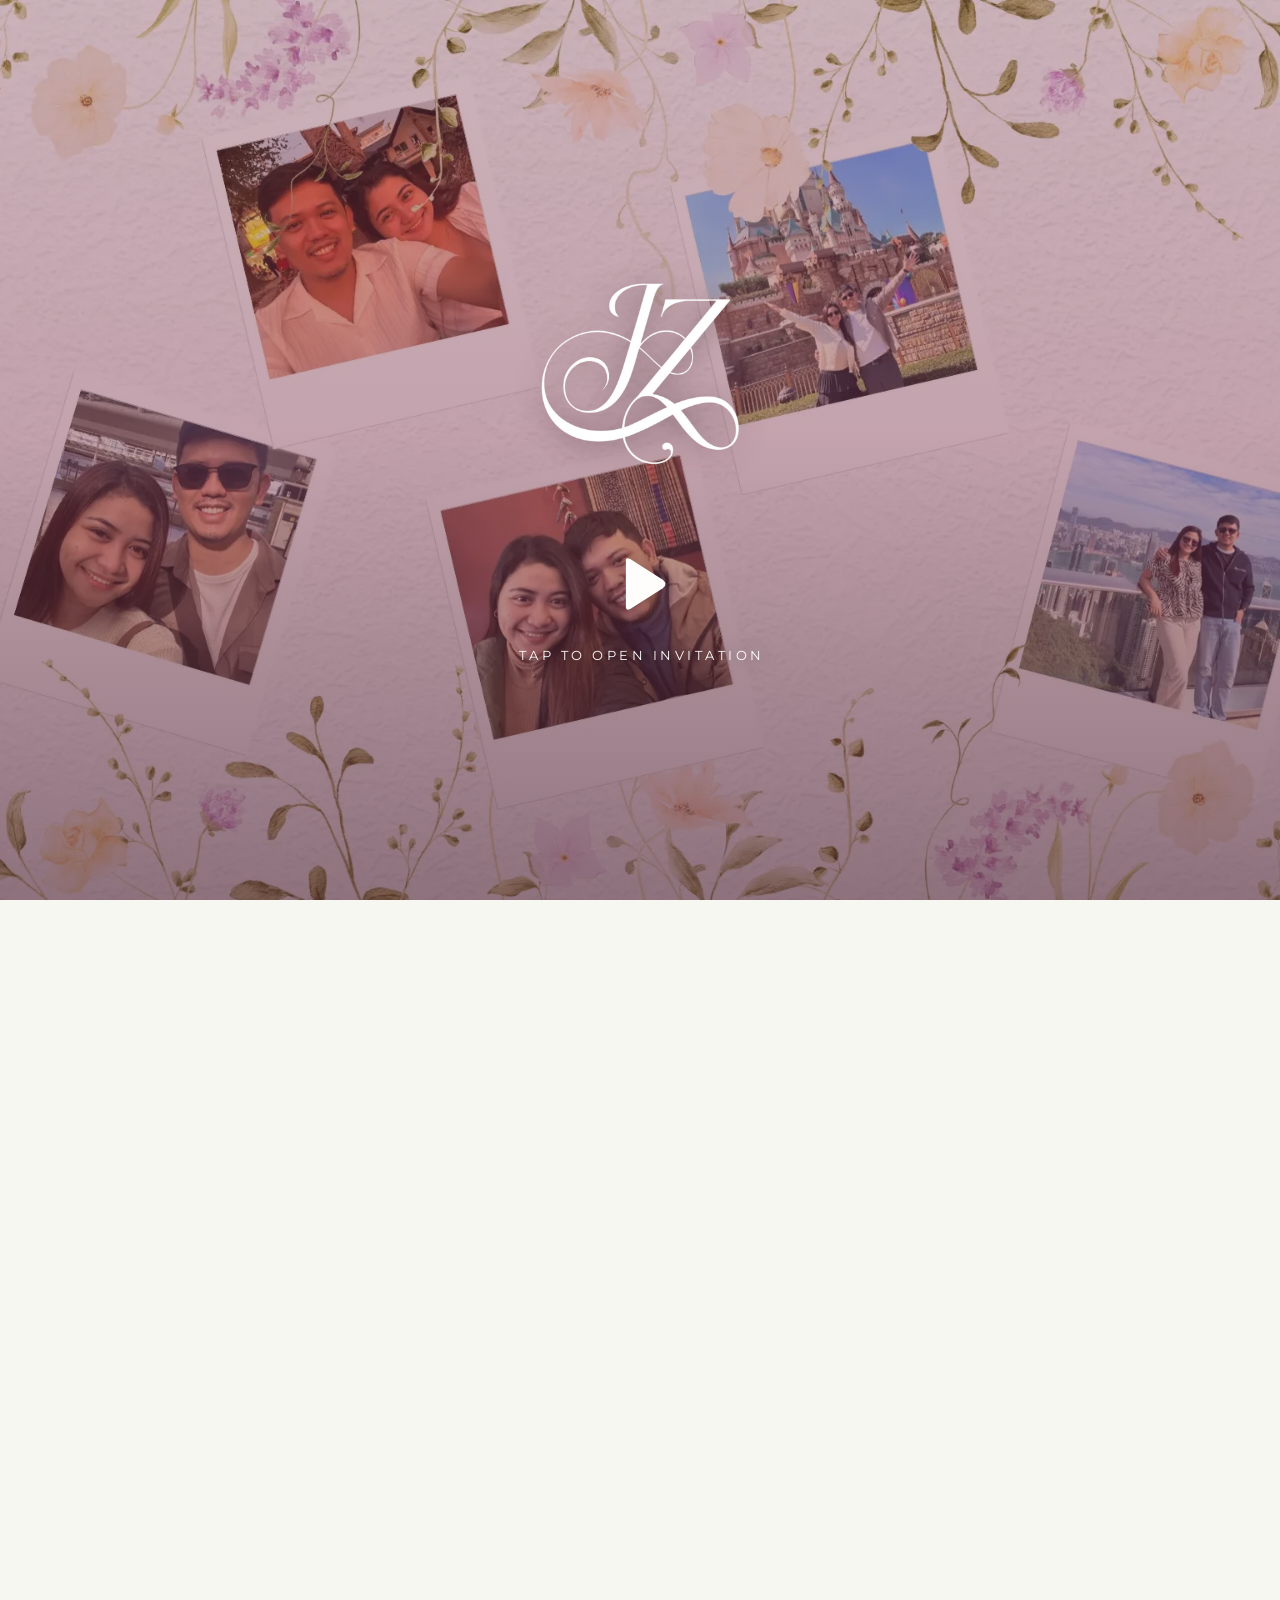
==== index.html @ 7ea1fefe "Add files via upload" ====
<!DOCTYPE html>

<html class="invitation-active invitation-locked" lang="en">
<head>
<meta charset="utf-8"/>
<meta content="width=device-width, initial-scale=1.0" name="viewport"/>
<meta content="#FBF8F3" name="theme-color"/>
<title>
   Jayson &amp; Zenia | March 6, 2027
  </title>
<meta content="Join Jayson and Zenia as they celebrate their wedding on March 6, 2027." name="description"/>
<link href="https://fonts.googleapis.com" rel="preconnect"/>
<link crossorigin="" href="https://fonts.gstatic.com" rel="preconnect"/>
<link href="https://fonts.googleapis.com/css2?family=Allura&amp;family=DM+Sans:wght@400;500;600;700&amp;family=Montserrat:wght@300;400&amp;family=Playfair+Display:ital,wght@0,400;0,500;0,600;1,400;1,500&amp;display=swap" rel="stylesheet"/>
<link href="style.css" rel="stylesheet"/>
<noscript><style>
  .invitation-gate { display: none !important; }
  html.invitation-locked { overflow: auto !important; }
  html.invitation-active .site-header, html.invitation-active main { opacity: 1 !important; visibility: visible !important; }
  .hero-invitation { opacity: 1 !important; animation: none !important; }
</style></noscript>
<script defer="" src="script.js">
</script>
</head>
<body>
<!-- Full-screen invitation cover: separate responsive images for landscape/desktop and portrait/mobile. -->
<div class="invitation-gate" id="invitationGate" role="dialog" aria-modal="true" aria-label="Wedding invitation cover">
  <picture class="invitation-cover-picture" aria-hidden="true">
    <source media="(min-aspect-ratio: 4/3)" srcset="./images/frontpage-desktop.webp" type="image/webp" />
    <img class="invitation-cover-art" src="./images/frontpage-mobile.webp" alt="" fetchpriority="high" decoding="async" />
  </picture>
  <button class="invitation-open" id="openInvitation" type="button"
          aria-label="Open Jayson and Zenia's wedding invitation">
    <span class="invitation-open-inner">
      <img class="invitation-intro-monogram" src="./images/monowhite.png" alt="Jayson and Zenia" />
      <span class="invitation-play" aria-hidden="true">
        <svg viewBox="0 0 70 70" focusable="false" aria-hidden="true">
          <path d="M22 13 Q22 10 26 12 L56 31 Q61 35 56 39 L26 58 Q22 60 22 56 Z" fill="currentColor" />
        </svg>
      </span>
      <span class="invitation-prompt">TAP TO OPEN INVITATION</span>
    </span>
  </button>
</div>
<!-- Petals fall continuously across every main-site section, without blocking clicks. -->
<div class="site-petals" id="sitePetals" aria-hidden="true"></div>
<header class="site-header" id="top">
<div class="navbar container">
<a aria-label="Jayson and Zenia — Back to home" class="brand" href="#home">
<img alt="Jayson and Zenia monogram" height="72" id="navMonogram" src="./images/monoblack.png" width="72"/>
</a>
<button aria-controls="navDrawer" aria-expanded="false" aria-label="Open navigation menu" class="menu-toggle" id="menuToggle" type="button">
<span>
</span>
<span>
</span>
<span>
</span>
</button>
</div>
<div aria-hidden="true" class="nav-backdrop" id="navBackdrop">
</div>
<aside aria-hidden="true" aria-label="Wedding navigation" class="nav-drawer" id="navDrawer" inert="">
<p class="nav-overline">
     JAYSON &amp; ZENIA
    </p>
<nav aria-label="Wedding sections">
<ul class="nav-links" id="navLinks">
<li>
<a href="#story">
        Our Story
       </a>
</li>
<li><a href="#photos">Our Photos</a></li>
<li>
<a href="#details">
        Wedding Details
       </a>
</li>
<li>
<a href="#dress-code">
        Attire
       </a>
</li>
<li>
<a href="#wedding-party">
        Wedding Party
       </a>
</li>
<li>
<a href="#rsvp">
        RSVP
       </a>
</li>
<li>
<a href="#faq">
        Reminders &amp; FAQs
       </a>
</li>
</ul>
</nav>
<p class="nav-footnote">
     MARCH 06, 2027
    </p>
</aside>
</header>
<main>
<!-- One uninterrupted watercolor background spanning Hero, Countdown and Our Story.
     Desktop: hero-desktop.webp (1920x3000 Canva artwork).
     Mobile: hero-mobile.webp (1080x6800 Canva artwork). -->
<div class="opening-sections">
<section class="hero" id="home">
  <div class="hero-content container">
    <div class="hero-invitation">
      <p class="hero-eyebrow">— we're getting married —</p>
      <h1 class="hero-names">
        <span class="hero-name">Jayson</span>
        <span class="hero-and">and</span>
        <span class="hero-name">Zenia</span>
      </h1>
      <p class="hero-tagline">In God's perfect time, our paths became one.</p>
      <div class="hero-divider" aria-hidden="true"></div>
      <p class="hero-date">MARCH 06, 2027</p>
      <p class="hero-scroll-cue" aria-label="Scroll up to explore">
        <span class="hero-scroll-arrow" aria-hidden="true">↑</span>
        <span>SCROLL UP</span>
      </p>
    </div>
  </div>
</section>
<section aria-label="Countdown to our wedding" class="countdown-section section-padding">
<div class="container countdown-inner">
<h2 class="section-heading">
      Until we say "I do"
     </h2>
<div aria-live="off" class="countdown" id="countdown">
<div class="countdown-item">
<span class="countdown-number" id="days">
        000
       </span>
<span class="countdown-label">
        DAYS
       </span>
</div>
<span aria-hidden="true" class="countdown-colon">
       :
      </span>
<div class="countdown-item">
<span class="countdown-number" id="hours">
        00
       </span>
<span class="countdown-label">
        HOURS
       </span>
</div>
<span aria-hidden="true" class="countdown-colon">
       :
      </span>
<div class="countdown-item">
<span class="countdown-number" id="minutes">
        00
       </span>
<span class="countdown-label">
        MINUTES
       </span>
</div>
<span aria-hidden="true" class="countdown-colon">
       :
      </span>
<div class="countdown-item">
<span class="countdown-number" id="seconds">
        00
       </span>
<span class="countdown-label">
        SECONDS
       </span>
</div>
</div>
<p class="countdown-note" id="countdownMessage">
      Every second brings us closer to forever.
     </p>
</div>
<div class="calendar-button-wrapper">
<a class="calendar-btn" href="https://calendar.google.com/calendar/render?action=TEMPLATE&amp;text=Jayson%20%26%20Zenia%20Wedding&amp;dates=20270306T070000Z%2F20270306T123000Z&amp;details=Join%20us%20as%20we%20celebrate%20our%20wedding%21" rel="noopener noreferrer" target="_blank">
      ♡ Add to Calendar
     </a>
</div>
</section>
<section class="story-section section-padding" id="story">
<div class="container">
<div class="section-intro">
<h2 class="section-heading">
       How It All Began
      </h2>
<p class="section-description">
       And somehow, it became forever. Read the story of how
            two hearts found their way to each other.
      </p>
</div>
<div class="story-grid">
<div aria-label="Our story photo slideshow" class="story-image" role="group">
<img alt="A couple sharing a romantic moment" class="story-slide is-active" id="storySlideA" loading="lazy" src="https://images.unsplash.com/photo-1516589178581-6cd7833ae3b2?auto=format&amp;fit=crop&amp;w=1200&amp;q=85"/>
<img alt="" class="story-slide" id="storySlideB" loading="lazy"/>
<div class="story-photo-controls">
<button aria-label="Previous photo" class="story-photo-button" id="previousStoryPhoto" type="button">
         ‹
        </button>
<button aria-label="Next photo" class="story-photo-button" id="nextStoryPhoto" type="button">
         ›
        </button>
</div>
<span aria-hidden="true" class="story-photo-counter" id="storyPhotoCounter">
        01 / 04
       </span>
</div>
<div class="story-copy">
<span class="story-number">
        OUR BEGINNING
       </span>
<h3>
        From a simple hello
        <br/>
        to a lifetime together.
       </h3>
<p>
        Sometimes, the most beautiful stories begin in the
              simplest ways. One conversation turned into countless
              memories, laughter, dreams, and a love we never want
              to stop choosing.
       </p>
<p>
        Now, we are ready to begin our next chapter, surrounded
              by the people who have been part of our journey.
       </p>
<button class="button button-dark" id="openStory" type="button">
        VIEW OUR STORY
        <span aria-hidden="true">
         ↗
        </span>
</button>
</div>
</div>
</div>
</section>
</div><!-- /.opening-sections -->
<dialog aria-labelledby="storyDialogTitle" class="story-dialog" id="storyDialog">
<div class="dialog-content">
<button aria-label="Close our story" class="dialog-close" id="closeStory" type="button">
      ×
     </button>
<p class="eyebrow">
      CHAPTER ONE, TWO, AND FOREVER
     </p>
<h2 id="storyDialogTitle">
      Our Story
     </h2>
<div class="full-story">
<p>
       Our story began at a birthday celebration where we truly met and had our first conversation. From the very beginning, talking to each other felt easy and natural. There were no awkward moments, just two people enjoying a conversation without knowing that it would eventually lead to something beautiful. But after that night, life went on, and for a few months, we lost touch. Little did we know that our story wasn't over just yet.
       <br/>
       It all started again with a simple message from Jayson: “Uy, may bago ata employee.” because Zen had just gotten new hairstyle, and what seemed like an ordinary message turned into endless conversations. Somehow, we found our way back to each other, and this time, those conversations became the beginning of something more.
      </p>
<p>
       One morning, as I headed to the office cafeteria for breakfast, I found him following behind me as we got into the elevator. He invited me to Tim Hortons, and somewhere along the way, he became the one person who remembered that I didn't drink coffee. While others gave me coffee drinks at the office, he was the one who brought me hot chocolate. I felt shy about it, so I told him that next time, the treat would be on me. And just like that, our little tradition of treating each other began.
      </p>
<p>
       Somewhere Between Coffee Dates and After-Work Walks
      </p>
<p>
       Our first dinner date was at El Corazon, and from then on, spending time together became part of our everyday routine. We would meet after work, hang out at High Street, or simply enjoy each other's company. Whenever overtime meant a late night at the office, one of us would be there to pick the other up.
      </p>
<p>
       Looking back, we realize that it was never really about where we went or what we did. It was about the comfort of being together, the conversations that never seemed to run out, and the happiness we found in even the simplest moments. Sometimes, all we needed was a little time together to make an ordinary day feel special.
      </p>
<p>
       On a rainy night, we officially became us on July 17, 2023, our story entered a new chapter. It may have seemed like an ordinary moment to the world, but it became one of the dates we will always hold close to our hearts. Since then, we've spent three years creating memories, discovering more about each other, and learning what it means to grow together. From our simple after-work dates to our travels and adventures, every experience has given us another reason to be grateful that we found each other.
      </p>
<p>
       Growing Together, Even From Afar
       <br/>
       When Zen left Metrobank and started working remotely for another company, our relationship entered a new chapter. For two years, we navigated a long-distance relationship, learning how to make time for each other even when being together wasn't always easy.
       <br/>
       Quality time has always been important to us, so the distance was one of our biggest challenges. But distance wasn't the only thing we had to work through. We also faced challenges connected to our past, learning to understand each other more deeply, work through difficult feelings, and grow beyond the things that weren't always easy to leave behind. Through it all, we learned the importance of patience, forgiveness, choosing to move forward together and learn to appreciate the moments we could share and make the most of the time we had together..
      </p>
<p>
       Every two weeks gave us something to look forward to: seeing each other and attending Mass together at Manaoag Church. Those visits became precious moments in our journey, reminding us that even when distance kept us apart, we could always find our way back to each other.
      </p>
<p>
       Our travels also became some of our most memorable experiences. Every trip allowed us to discover new places, share new adventures, and get to know each other even more. We learned that love is not just about seeing beautiful places together, but about having the right person beside us through every experience.
      </p>
<p>
       The Question We Had Been Waiting For
       <br/>
       Marriage had been part of our conversations for a long time. We both knew that we were dating with the intention of building a future together. Somewhere along the way, we became certain that we wanted to spend our lives as husband and wife. Jayson popped the question in Wonderland Island in El Nido, Palawan, and received a sweet YES.
       <br/>
       What made it even more memorable was the little secret behind the ring. There was no obvious ring box among the things we had brought along. As it turned out, the ring had been hidden inside a medicine box and wrapped in tissue paper! Of all the places to look, that was certainly the last one Zen would have expected. It's a funny little detail that makes the memory even sweeter, and one we will always smile about whenever we tell our engagement story.
      </p>
<p>
       And Now, Our Forever Begins
       <br/>
       From a simple message at work to hot chocolate/ coffee dates, rainy-night memories, long-distance days, and unexpected adventures, our story has been built on the little things that slowly became everything.
       <br/>
       We've learned that love isn't always about grand gestures or perfect moments. Sometimes, it's about showing up, making time, remembering the little things, and choosing each other even when life gets challenging.
       <br/>
       As we begin this new chapter, we know that there will still be so much to discover, learn, and experience together. But if there's one thing our journey has taught us, it's that there is no one else we'd rather share it with.
       <br/>
       Now, we're ready to turn all the little moments that brought us here into a lifetime of memories as husband and wife.
With grateful hearts, we'd love to have you be part of this special day as we celebrate the beginning of our forever.
      </p>
<p>
       Here's to our greatest adventure yet.
       <br/>
       Our love story continues…
      </p>
<p class="story-signoff">
       With love, Jayson &amp; Zenia
      </p>
</div>
</div>
</dialog>
<!-- Our Photos: upload photo-01.webp through photo-06.webp to images/.
     Missing photos automatically display the matching placeholder. -->
<section class="photos-section section-padding" id="photos" aria-labelledby="photosTitle">
  <div class="container">
    <div class="section-intro">
      <h2 class="section-heading" id="photosTitle">Our Photos</h2>
      <p class="section-description">Little moments, beautiful memories, and a lifetime of love.</p>
    </div>
    <div class="photos-grid">
      <button class="photo-card" type="button" data-photo="./images/photo-01.webp" aria-label="View photo 1">
        <span class="photo-frame"><span class="photo-placeholder"><svg viewBox="0 0 48 48" fill="none" aria-hidden="true"><rect x="6" y="9" width="36" height="30" rx="3"/><circle cx="17" cy="19" r="4"/><path d="m7 33 10-9 8 7 7-10 9 12"/></svg><span>Photo 01</span><small>Coming soon</small></span></span>
        <span class="photo-number" aria-hidden="true">01 / 06</span>
      </button>
      <button class="photo-card" type="button" data-photo="./images/photo-02.webp" aria-label="View photo 2">
        <span class="photo-frame"><span class="photo-placeholder"><svg viewBox="0 0 48 48" fill="none" aria-hidden="true"><rect x="6" y="9" width="36" height="30" rx="3"/><circle cx="17" cy="19" r="4"/><path d="m7 33 10-9 8 7 7-10 9 12"/></svg><span>Photo 02</span><small>Coming soon</small></span></span>
        <span class="photo-number" aria-hidden="true">02 / 06</span>
      </button>
      <button class="photo-card" type="button" data-photo="./images/photo-03.webp" aria-label="View photo 3">
        <span class="photo-frame"><span class="photo-placeholder"><svg viewBox="0 0 48 48" fill="none" aria-hidden="true"><rect x="6" y="9" width="36" height="30" rx="3"/><circle cx="17" cy="19" r="4"/><path d="m7 33 10-9 8 7 7-10 9 12"/></svg><span>Photo 03</span><small>Coming soon</small></span></span>
        <span class="photo-number" aria-hidden="true">03 / 06</span>
      </button>
      <button class="photo-card" type="button" data-photo="./images/photo-04.webp" aria-label="View photo 4">
        <span class="photo-frame"><span class="photo-placeholder"><svg viewBox="0 0 48 48" fill="none" aria-hidden="true"><rect x="6" y="9" width="36" height="30" rx="3"/><circle cx="17" cy="19" r="4"/><path d="m7 33 10-9 8 7 7-10 9 12"/></svg><span>Photo 04</span><small>Coming soon</small></span></span>
        <span class="photo-number" aria-hidden="true">04 / 06</span>
      </button>
      <button class="photo-card" type="button" data-photo="./images/photo-05.webp" aria-label="View photo 5">
        <span class="photo-frame"><span class="photo-placeholder"><svg viewBox="0 0 48 48" fill="none" aria-hidden="true"><rect x="6" y="9" width="36" height="30" rx="3"/><circle cx="17" cy="19" r="4"/><path d="m7 33 10-9 8 7 7-10 9 12"/></svg><span>Photo 05</span><small>Coming soon</small></span></span>
        <span class="photo-number" aria-hidden="true">05 / 06</span>
      </button>
      <button class="photo-card" type="button" data-photo="./images/photo-06.webp" aria-label="View photo 6">
        <span class="photo-frame"><span class="photo-placeholder"><svg viewBox="0 0 48 48" fill="none" aria-hidden="true"><rect x="6" y="9" width="36" height="30" rx="3"/><circle cx="17" cy="19" r="4"/><path d="m7 33 10-9 8 7 7-10 9 12"/></svg><span>Photo 06</span><small>Coming soon</small></span></span>
        <span class="photo-number" aria-hidden="true">06 / 06</span>
      </button>
    </div>
  </div>
</section>
<dialog class="photo-dialog" id="photoDialog" aria-label="Photo gallery">
  <div class="photo-dialog-content">
    <button class="photo-close" type="button" aria-label="Close photo gallery">×</button>
    <div class="photo-stage"></div>
    <div class="photo-dialog-controls">
      <button class="photo-prev" type="button" aria-label="Previous photo">‹</button>
      <span class="photo-status" aria-live="polite"></span>
      <button class="photo-next" type="button" aria-label="Next photo">›</button>
    </div>
  </div>
</dialog>
<section class="details-section section-padding" id="details">
<div class="container">
<div class="section-intro">
<h2 class="section-heading">
       The Wedding Details
      </h2>
<p class="section-description">
       Two special places, one unforgettable day.
            We can't wait to celebrate with you.
      </p>
</div>
<div class="venue-grid">
<article class="venue-card">
<div class="venue-image">
<img alt="Elegant wedding ceremony setting" loading="lazy" src="./images/church.webp"/>
<span class="venue-image-label">
         THE CEREMONY
        </span>
</div>
<div class="venue-content">
<h3>
         San Sebastian Parish Church
        </h3>
<p class="venue-address" title="San Sebastian Village Parish, Tarlac, 2300">San Sebastian Village Parish, Tarlac, 2300</p>
<p class="venue-time venue-time--ceremony">
  <span class="venue-time-label">TIME</span>
  <strong>3:00 PM</strong>
  <small class="venue-arrival-note">We would appreciate your presence 15 minutes before the ceremony begins.</small>
</p>
<a class="button button-outline" href="https://maps.app.goo.gl/J3nZtcRpQp3q4GyR8" rel="noopener noreferrer" target="_blank">
         VIEW ON GOOGLE MAPS ↗
        </a>
</div>
</article>
<article class="venue-card">
<div class="venue-image">
<img alt="Wedding reception venue decorated for a celebration" loading="lazy" src="./images/reception.webp"/>
<span class="venue-image-label">
         THE RECEPTION
        </span>
</div>
<div class="venue-content">
<h3>
         THE BELLA PLAZA
        </h3>
<p class="venue-address" title="47 David Avenue, cor. Dizon St., San Sebastian Village Gate 2, Tarlac, 2300">47 David Avenue, cor. Dizon St., San Sebastian Village Gate 2, Tarlac, 2300</p>
<p class="venue-time">
<span>
          TIME
         </span>
         4:30 PM
        </p>
<a class="button button-outline" href="https://maps.app.goo.gl/vSGC7SBqytGo1ig77" rel="noopener noreferrer" target="_blank">
         VIEW ON GOOGLE MAPS ↗
        </a>
</div>
</article>
</div>
</div>
</section>
<section class="dress-section section-padding" id="dress-code">
<div class="container">
<div class="section-intro">
<h2 class="section-heading">
       The Dress Code
      </h2>
<p class="section-description">
       Come dressed with love. Help us make the day feel as
            special and beautiful as the memories we'll create.
      </p>
</div>
<div class="attire-grid">
<article class="attire-card">
<div class="attire-image-placeholder">
<img alt="Principal sponsors wedding attire inspiration" loading="lazy" src="./images/principalsponsors.webp"/>
</div>
<div class="attire-card-copy">
<p>
         Kindly wear elegant formal attire in the suggested wedding palette. Ladies may opt for a floor-length gown or dress, while gentlemen may wear a suit or barong with dress pants.
        </p>
</div>
</article>
<article class="attire-card">
<div class="attire-image-placeholder">
<img alt="Ladies wedding guest attire inspiration" loading="lazy" src="./images/ladies.webp"/>
</div>
<div class="attire-card-copy">
<p>
         We invite our ladies to wear a semi-formal dress, midi dress, or elegant coordinates in the wedding colors. Light, flowy fabrics and comfortable heels or dressy flats are welcome.
        </p>
</div>
</article>
<article class="attire-card">
<div class="attire-image-placeholder">
<img alt="Gentlemen wedding guest attire inspiration" loading="lazy" src="./images/gentlemen.webp"/>
</div>
<div class="attire-card-copy">
<p>
         Gentlemen may wear a long-sleeved button-down, polo-style dress shirt, or barong paired with tailored trousers and dress shoes. A tie or blazer is optional unless specified in your invitation.
        </p>
</div>
</article>
</div>
<div class="palette-block">
<div class="palette-heading">
<div>
<h3>
         The Color Palette
        </h3>
</div>
</div>
<div class="palette-image-placeholder">
<img alt="Jayson and Zenia's wedding color palette" loading="lazy" src="./images/colortheme.webp"/>
</div>
</div>
<div class="attire-rules">
<div class="rules-column">
<h3>
<span aria-hidden="true">
         ✓
        </span>
        The Do's
       </h3>
<ul>
<li>
         Wear formal and occasion-appropriate attire.
        </li>
<li>
         Follow the requested wedding color motif.
        </li>
<li>
         Choose comfortable, polished footwear.
        </li>
<li>
         Celebrate, smile, and enjoy the day with us.
        </li>
</ul>
</div>
<div class="rules-column">
<h3>
<span aria-hidden="true">
         ×
        </span>
        The Don'ts
       </h3>
<ul>
<li>
         Please avoid white and off-white attire.
        </li>
<li>
         Avoid overly casual clothing and footwear.
        </li>
<li>
         Avoid colors specifically reserved for the couple or entourage.
        </li>
<li>
         Please respect the final dress code instructions.
        </li>
</ul>
</div>
</div>
</div>
</section>
<section class="party-section section-padding" id="wedding-party">
  <div class="container">
    <div class="section-intro">
      <h2 class="section-heading">The Wedding Party</h2>
      <p class="section-description">The wonderful people standing beside us as we begin this new chapter.</p>
    </div>

    <div class="party-list" aria-label="Wedding party members">
      <!-- Parents -->
      <div class="party-group party-group--parents">
        <div class="party-pair">
          <div class="party-column">
            <h3 class="party-script">Parents of the Bride</h3>
            <ul class="party-names">
              <li>Stephen Ian Manzon</li>
              <li>Rachel Manzon</li>
            </ul>
          </div>
          <div class="party-column">
            <h3 class="party-script">Parents of the Groom</h3>
            <ul class="party-names">
              <li>Angelito Galvan</li>
              <li>Ester Galvan</li>
            </ul>
          </div>
        </div>
      </div>

      <!-- Principal sponsors: preserve the two-column layout of the reference. -->
      <div class="party-group party-group--sponsors">
        <h3 class="party-script">Principal Sponsors</h3>
        <div class="party-pair party-pair--sponsors">
          <div class="party-column">
            <ul class="party-names">
              <li>Leah Abegail Cabaddu</li>
              <li>Zenaida Fernandez</li>
              <li>Rhoda Valencia</li>
              <li>Mary Jane De Guzman</li>
              <li>Sheila Torres</li>
              <li>Zenia Rachelle Bacung</li>
              <li>Mary Lyn Ramos</li>
              <li>Christie Castaneda</li>
            </ul>
          </div>
          <div class="party-column">
            <ul class="party-names">
              <li>Benjie Almendares Laureano</li>
              <li>Joseph Aries Manzon</li>
              <li>Jesus Manzon</li>
              <li>Nathaniel Balanon</li>
              <li>Janer Navarette</li>
              <li>Edison Galvan</li>
            </ul>
          </div>
        </div>
      </div>

      <!-- Special roles from left to right, as pictured. -->
      <div class="party-group party-group--symbols">
        <div class="party-symbols">
          <div class="party-role">
            <h3 class="party-script">To Light our Path</h3>
            <ul class="party-names">
              <li>Kym Evalo</li>
              <li>Joven Zara</li>
            </ul>
          </div>
          <div class="party-role">
            <h3 class="party-script">To Clothe us as One</h3>
            <ul class="party-names">
              <li>Jennifer Delos Santos</li>
              <li>Amar Magpayo</li>
            </ul>
          </div>
          <div class="party-role">
            <h3 class="party-script">To Bind us Together</h3>
            <ul class="party-names">
              <li>Mhafy Montano</li>
              <li>Julieto Rebusio</li>
            </ul>
          </div>
        </div>
      </div>

      <!-- Honor attendants -->
      <div class="party-group party-group--honor">
        <div class="party-pair">
          <div class="party-column">
            <h3 class="party-script">Maid of Honor</h3>
            <ul class="party-names"><li>Aleah Nicole Aquino</li></ul>
          </div>
          <div class="party-column">
            <h3 class="party-script">Best Man</h3>
            <ul class="party-names"><li>John Cris Gozano</li></ul>
          </div>
        </div>
      </div>

      <!-- Little entourage: paired in the same order as the reference. -->
      <div class="party-group party-group--little">
        <div class="party-pair party-pair--children">
          <div class="party-column">
            <h3 class="party-script">Flower Girl</h3>
            <ul class="party-names"><li>Anaiah Manzon</li></ul>
          </div>
          <div class="party-column">
            <h3 class="party-script">Ring Bearer</h3>
            <ul class="party-names"><li>Matthew Macale</li></ul>
          </div>
          <div class="party-column">
            <h3 class="party-script">Bible Bearer</h3>
            <ul class="party-names"><li>Johan Calix Suarez</li></ul>
          </div>
          <div class="party-column">
            <h3 class="party-script">Coin Bearer</h3>
            <ul class="party-names"><li>Zion Rovin Sison</li></ul>
          </div>
        </div>
      </div>
    </div>
  </div>
</section>
<section class="rsvp-section section-padding" id="rsvp">
<div class="container rsvp-layout">
<div class="rsvp-copy">
<h2 class="section-heading">
       We Can't Wait to Celebrate With You!
      </h2>
<p class="rsvp-deadline">
       Kindly respond on or before January 4, 2027
      </p>
<p>
       Please let us know if you'll be joining us on our special day.
            Kindly RSVP so we can prepare a seat especially for you, with
            your name on it.
      </p>
<a aria-label="Open RSVP page" class="button button-dark rsvp-now-button" href="rsvp.html">
       RSVP NOW
       <span aria-hidden="true">
        ↗
       </span>
</a>
</div>
</div>
</section>
<section class="faq-section section-padding" id="faq">
<div class="container faq-layout">
<div class="faq-intro">
<p class="eyebrow">
       A FEW HELPFUL DETAILS
      </p>
<h2 class="section-heading">
       Frequently Asked Questions
      </h2>
<p>
       Everything you might need to know before joining
            us on our special day.
      </p>
<a class="text-link" href="#rsvp">
       READY TO RSVP? ↗
      </a>
</div>
<div class="faq-list">
<details class="faq-item">
<summary>
<span>
         Can I bring a plus one?
        </span>
<span aria-hidden="true" class="faq-symbol">
</span>
</summary>
<div class="faq-answer">
<p>
         We are keeping our celebration intimate. Please refer
                to your invitation for the number of seats reserved
                for you. If you have questions, contact the couple
                before confirming your attendance.
        </p>
</div>
</details>
<details class="faq-item">
<summary>
<span>
         What time should I arrive?
        </span>
<span aria-hidden="true" class="faq-symbol">
</span>
</summary>
<div class="faq-answer">
<p>
         We recommend arriving 30 minutes before the ceremony
                begins so you have time to settle in. The final
                ceremony time will be shared in the wedding details.
        </p>
</div>
</details>
<details class="faq-item">
<summary>
<span>
         Is there parking available at the venue?
        </span>
<span aria-hidden="true" class="faq-symbol">
</span>
</summary>
<div class="faq-answer">
<p>
         Parking information is being finalized. Please check
                back for details about parking availability and any
                nearby alternatives.
        </p>
</div>
</details>
<details class="faq-item">
<summary>
<span>
         Are children allowed?
        </span>
<span aria-hidden="true" class="faq-symbol">
</span>
</summary>
<div class="faq-answer">
<p>
         Please check your invitation for the guests included
                in your reservation. If you have questions about
                children attending, contact us before submitting
                your RSVP.
        </p>
</div>
</details>
<details class="faq-item">
<summary>
<span>
         Will the ceremony be unplugged?
        </span>
<span aria-hidden="true" class="faq-symbol">
</span>
</summary>
<div class="faq-answer">
<p>
         We invite everyone to be present and enjoy the moment.
                Please keep phones silent and follow the couple's
                instructions about photography during the ceremony.
                We will share our final unplugged ceremony policy
                before the wedding.
        </p>
</div>
</details>
</div>
</div>
</section>
</main>
</body>
</html>
---- style.css ----
/* JAYSON & ZENIA — WEDDING WEBSITE | Spring / summer neutrals */
:root {
  --page: #f7f7f2;
  --paper: #fcfaf6;
  --surface: #ffffff;
  --ink: #443e38;
  --muted: #716a63;
  --line: #dcd6ce;
  --accent: #5d6659;
  --accent-dark: #495547;
  --drawer: #f8e8a5; /* butter yellow */
  --drawer-ink: #453d31;
  --serif: "Playfair Display", Georgia, serif;
  --sans: "DM Sans", Arial, sans-serif;
  --container: 1160px;
  --section-space: clamp(72px, 8vw, 110px);
  --ease: 250ms ease;
}

/* Base */
*, *::before, *::after { box-sizing: border-box; }
/* Continuous natural scrolling (no section snapping on any screen). */
html {
  scroll-behavior: smooth;
  scroll-padding-top: 0;
}
body {
  margin: 0;
  color: var(--ink);
  background: var(--page);
  font: 400 15px/1.8 var(--sans);
  -webkit-font-smoothing: antialiased;
}
body.menu-open, body:has(.story-dialog[open]) { overflow: hidden; }
img { display: block; max-width: 100%; }
a { color: inherit; text-decoration: none; }
button, input, select, textarea { font: inherit; }
button { color: inherit; cursor: pointer; }
button, a, summary { -webkit-tap-highlight-color: transparent; }
button:focus-visible, a:focus-visible, summary:focus-visible,
input:focus-visible, select:focus-visible, textarea:focus-visible {
  outline: 2px solid var(--accent-dark);
  outline-offset: 4px;
}
[hidden] { display: none !important; }
.container { width: min(var(--container), calc(100% - 48px)); margin-inline: auto; }
.section-padding { padding-block: var(--section-space); }

/* SMART FULL-SCREEN SECTIONS — main website only.
   Use minimum height, not a fixed height: Wedding Party, Dress Code and FAQs
   can grow naturally and guests can read everything before continuing. */
main > section,
main > .opening-sections > section {
  min-height: 100vh;  /* Fallback for older browsers */
  min-height: 100svh; /* Stable viewport height on mobile Safari/Chrome */
}

/* Center sections that fit; tall sections continue to scroll normally. */
main > section:not(.hero),
main > .opening-sections > section:not(.hero) {
  display: flex;
  flex-direction: column;
  justify-content: center;
}

main > .opening-sections > .hero {
  min-height: 100vh;
  min-height: 100svh;
}
.section-intro { max-width: 660px; margin: 0 auto 52px; text-align: center; }
.eyebrow, .story-number {
  color: var(--accent-dark);
  font: 700 10px/1.5 var(--sans);
  letter-spacing: .18em;
  text-transform: uppercase;
}
.eyebrow { margin: 0 0 15px; }
.section-heading {
  margin: 0;
  color: #ac3557; /* Same pink and Allura script as Jayson / Zenia on the hero. */
  font: 400 clamp(45px, 6.1vw, 69px)/1.14 "Allura", "Brush Script MT", cursive;
  letter-spacing: 0;
  text-shadow: 0 1px 2px #fffaf8, 0 2px 13px rgba(255,253,250,.77);
}
.section-description {
  max-width: 560px;
  margin: 18px auto 0;
  color: var(--muted);
  font-size: 14px;
  line-height: 1.9;
}
.button, .calendar-btn {
  display: inline-flex;
  min-height: 46px;
  align-items: center;
  justify-content: center;
  gap: 10px;
  padding: 12px 22px;
  border: 1px solid var(--ink);
  border-radius: 3px;
  font: 600 11px/1.5 var(--sans);
  letter-spacing: .1em;
  text-align: center;
  transition: background-color var(--ease), color var(--ease), border-color var(--ease);
}
.button-dark { color: white; background: #5b554f; border-color: #5b554f; }
.button-dark:hover { background: #45403a; border-color: #45403a; }
.button-light { color: var(--ink); background: #f5f1e9; border-color: #f5f1e9; }
.button-light:hover { background: #e5dfd5; border-color: #e5dfd5; }
.button-outline { color: var(--ink); background: transparent; border-color: #918a81; }
.button-outline:hover { background: #e9e4dc; border-color: #777067; }

/* Floating transparent monogram & hamburger, on mobile AND desktop */
.site-header {
  position: fixed;
  z-index: 100;
  inset: 0 0 auto;
  background: transparent;
  pointer-events: none;
}
.navbar {
  position: relative;
  z-index: 3;
  display: flex;
  min-height: 86px;
  align-items: center;
  justify-content: space-between;
  pointer-events: none;
}
.brand, .menu-toggle { pointer-events: auto; }
.brand { width: 74px; height: 74px; display: inline-flex; align-items: center; justify-content: center; }
.brand img { width: 100%; height: 100%; object-fit: contain; }
.menu-toggle {
  position: relative;
  display: flex;
  width: 48px;
  height: 48px;
  flex-direction: column;
  align-items: center;
  justify-content: center;
  gap: 6px;
  padding: 0;
  border: 0;
  background: transparent;
}
.menu-toggle span {
  display: block;
  width: 26px;
  height: 2px;
  border-radius: 2px;
  background: #34322f;
  box-shadow: 0 1px 3px rgba(255,255,255,.48);
  transition: transform 280ms ease, opacity 200ms ease, background-color 200ms ease;
}
.site-header.is-scrolled .menu-toggle span { background: var(--ink); box-shadow: 0 1px 3px rgba(255,255,255,.45); }
.site-header.menu-is-open .menu-toggle span { background: var(--drawer-ink); box-shadow: none; }
.site-header.menu-is-open .menu-toggle span:nth-child(1) { transform: translateY(8px) rotate(45deg); }
.site-header.menu-is-open .menu-toggle span:nth-child(2) { opacity: 0; }
.site-header.menu-is-open .menu-toggle span:nth-child(3) { transform: translateY(-8px) rotate(-45deg); }
.site-header.menu-is-open .brand { pointer-events: none; }
.nav-backdrop {
  position: fixed;
  z-index: 1;
  inset: 0;
  background: rgba(30, 31, 27, .54);
  opacity: 0;
  visibility: hidden;
  pointer-events: none;
  transition: opacity 350ms ease, visibility 350ms ease;
}
.nav-drawer {
  position: fixed;
  z-index: 2;
  inset: 0 0 0 auto;
  display: flex;
  width: min(76vw, 465px);
  height: 100dvh;
  flex-direction: column;
  overflow-y: auto;
  padding: clamp(110px, 15vh, 145px) clamp(28px, 4.6vw, 55px) 38px;
  background: var(--drawer);
  color: var(--drawer-ink);
  box-shadow: -12px 0 34px rgba(0,0,0,.1);
  transform: translateX(102%);
  visibility: hidden;
  pointer-events: none;
  transition: transform 470ms cubic-bezier(.22,.75,.25,1), visibility 470ms ease;
}
.site-header.menu-is-open .nav-backdrop { opacity: 1; visibility: visible; pointer-events: auto; }
.site-header.menu-is-open .nav-drawer { transform: translateX(0); visibility: visible; pointer-events: auto; }
.nav-overline, .nav-footnote { margin: 0; color: #62513a; font-size: 10px; letter-spacing: .2em; }
.nav-overline { padding-bottom: 22px; border-bottom: 1px solid rgba(76,62,42,.24); }
.nav-links { display: flex; flex-direction: column; gap: clamp(13px, 2.5vh, 27px); margin: 26px 0 40px; padding: 0; list-style: none; }
.nav-links a {
  display: inline-block;
  color: var(--drawer-ink);
  font: 400 clamp(23px, 2.7vw, 30px)/1.35 var(--serif);
  transition: color var(--ease), opacity var(--ease);
}
.nav-links a:hover, .nav-links a:focus-visible { color: #8b573f; }
.nav-footnote { margin-top: auto; }

/* ONE SHARED BACKGROUND for Hero + Countdown + Our Story.
   The artwork fills the ENTIRE combined region, not each section separately.
   Background-size: 100% 100% keeps all edges visible; artwork may resize
   slightly on screens with different proportions (no crop, no tiling).
   Canva: desktop 1920x3000; mobile 1080x6800. */
.opening-sections {
  background-color: #fbf6f8;
  background-image: url("./images/hero-desktop.webp");
  background-position: center top;
  background-size: 100% 100%;
  background-repeat: no-repeat;
}

/* Let the parent background show continuously through all three panels. */
.opening-sections > .hero,
.opening-sections > .countdown-section,
.opening-sections > .story-section {
  background: transparent;
}

/* Hero text and layout sit on the first part of the shared artwork. */
.hero {
  position: relative;
  display: grid;
  min-height: 100vh;
  min-height: 100svh;
  place-items: center;
  overflow: hidden;
  color: #483c34;
}
.hero-content {
  display: flex;
  width: min(100%, 1280px);
  min-height: 100vh;
  min-height: 100svh;
  align-items: center;
  justify-content: center;
  margin-inline: auto;
  padding: 110px 26px 80px;
  text-align: center;
}
.hero-invitation {
  width: min(100%, 780px);
  margin-inline: auto;
  padding: 0;
  border: 0;
  background: transparent;
  box-shadow: none;
  opacity: 0;
  animation: hero-content-fade-in 1350ms 350ms cubic-bezier(.22,.61,.36,1) both;
}
/* Keep the entrance animation paused until the invitation is opened. */
html.invitation-active .hero-invitation { animation-play-state: paused; }
@keyframes hero-content-fade-in {
  from { opacity: 0; transform: translate3d(0, 22px, 0); }
  to { opacity: 1; transform: translate3d(0, 0, 0); }
}
.hero-eyebrow {
  margin: 0 0 15px;
  color: #514c3d;
  font: 500 clamp(12px, 1.25vw, 15px)/1.4 "Montserrat", var(--sans);
  letter-spacing: .17em;
  text-transform: uppercase;
  text-shadow: 0 1px 2px rgba(255,255,255,.95), 0 1px 14px #fffaf8;
}
.hero-names {
  display: flex;
  flex-direction: column;
  align-items: center;
  gap: 0;
  margin: 0 0 14px;
  font-weight: 400;
  line-height: 1;
}
.hero-name {
  display: block;
  color: #ac3557;
  font: 400 clamp(73px, 8.4vw, 119px)/1 "Allura", "Brush Script MT", cursive;
  letter-spacing: -.008em;
  text-shadow: 0 1px 2px #fffaf8, 0 2px 13px rgba(255,253,250,.86);
}
.hero-and {
  display: block;
  margin: -2px 0 -2px;
  color: #62573c;
  font: italic 400 clamp(21px, 2.2vw, 29px)/1.25 var(--serif);
  text-shadow: 0 1px 10px #fffaf8;
}
.hero-tagline {
  max-width: 570px;
  margin: 0 auto;
  color: #40382e;
  font: 400 clamp(15px, 1.65vw, 20px)/1.5 var(--serif);
  text-wrap: balance;
  text-shadow: 0 1px 2px #fffdfb, 0 1px 12px rgba(255,255,255,.92);
}
.hero-divider {
  width: 60px;
  height: 1px;
  margin: 21px auto 18px;
  background: #796447;
}
.hero-date {
  margin: 0 0 24px;
  color: #463b2f;
  font: 600 clamp(12px, 1.35vw, 16px)/1.5 var(--serif);
  letter-spacing: .19em;
  text-shadow: 0 1px 2px #fffdfb, 0 1px 11px rgba(255,255,255,.94);
}
/* A gentle scroll gesture replaces the former hero CTA on all devices. */
.hero-scroll-cue {
  display: inline-flex;
  flex-direction: column;
  align-items: center;
  gap: 0;
  margin: 0;
  color: rgba(92, 75, 77, .64);
  font: 400 10px/1.6 "Montserrat", var(--sans);
  letter-spacing: .2em;
  text-shadow: 0 1px 8px #fffaf8;
  user-select: none;
}
.hero-scroll-arrow {
  font: 300 26px/1.1 "Montserrat", var(--sans);
  opacity: .66;
  animation: cue-lift 2.4s ease-in-out infinite;
}
@keyframes cue-lift { 50% { transform: translateY(-5px); opacity: .95; } }

/* The countdown is the middle portion of the shared watercolor. */
.countdown-section {
  position: relative;
  isolation: isolate;
  overflow: hidden;
  text-align: center;
}
.countdown-inner { position: relative; z-index: 1; }
.countdown-inner .section-heading { font-size: clamp(43px, 5vw, 61px); }
.countdown { display: flex; justify-content: center; align-items: flex-start; gap: clamp(10px, 3vw, 40px); margin-top: 35px; }
.countdown-item { min-width: 62px; display: flex; flex-direction: column; align-items: center; }
.countdown-number { font: 400 clamp(31px, 5.4vw, 57px)/1.2 var(--serif); font-variant-numeric: tabular-nums; }
.countdown-label { margin-top: 8px; font-size: 10px; font-weight: 600; letter-spacing: .13em; }
.countdown-colon { padding-top: 4px; font: 400 clamp(20px, 3vw, 31px)/1.4 var(--serif); }
.countdown-note { margin: 28px 0 0; color: #65584f; font-size: 13px; }
.calendar-button-wrapper { display: flex; justify-content: center; margin-top: 25px; padding-inline: 18px; }
.calendar-btn { background: rgba(250,247,241,.9); border-color: #8c8177; color: var(--ink); }
.calendar-btn:hover { background: #e8e1d9; }
/* The story is the final portion of the same watercolor. */
.story-grid { display: grid; grid-template-columns: 1.03fr .97fr; align-items: center; gap: clamp(32px, 6vw, 78px); }
.story-image {
  position: relative;
  height: clamp(320px, 39vw, 490px);
  overflow: hidden;
  border-radius: 5px;
  background: #e8e4dc;
}
.story-slide {
  position: absolute;
  inset: 0;
  width: 100%;
  height: 100%;
  object-fit: cover;
  opacity: 0;
  transition: opacity 750ms ease-in-out;
}
.story-slide.is-active { opacity: 1; }
.story-photo-controls {
  position: absolute;
  z-index: 3;
  top: 45%;
  right: 15px;
  left: 15px;
  display: flex;
  justify-content: space-between;
  transform: translateY(-50%);
  pointer-events: none;
}
.story-photo-button {
  display: grid;
  width: 46px;
  height: 46px;
  place-items: center;
  padding: 0 0 4px;
  border: 1px solid rgba(255,255,255,.7);
  border-radius: 50%;
  background: rgba(255,255,255,.20);
  color: #fff;
  font: 400 35px/1 var(--serif);
  text-shadow: 0 1px 3px rgba(0,0,0,.28);
  backdrop-filter: blur(4px);
  pointer-events: auto;
  transition: background-color var(--ease);
}
.story-photo-button:hover { background: rgba(255,255,255,.40); }
.story-photo-counter {
  position: absolute;
  right: 19px;
  bottom: 15px;
  color: white;
  font-size: 10px;
  letter-spacing: .13em;
  text-shadow: 0 1px 4px #333;
}
.story-copy h3 { margin: 16px 0 20px; font: 400 clamp(31px, 3.6vw, 46px)/1.28 var(--serif); }
.story-copy > p { margin: 0 0 16px; color: #645e58; font-size: 13px; line-height: 1.95; }
.story-copy .button { margin-top: 14px; }
.story-dialog {
  width: min(700px, calc(100% - 28px));
  max-width: none;
  max-height: 88dvh;
  padding: 0;
  border: 1px solid var(--line);
  background: var(--paper);
  color: var(--ink);
  box-shadow: 0 24px 70px rgba(0,0,0,.24);
}
.story-dialog::backdrop { background: rgba(30,31,28,.68); backdrop-filter: blur(3px); }
.dialog-content { position: relative; max-height: 88dvh; padding: clamp(28px, 5vw, 58px); overflow-y: auto; }
.dialog-close { position: sticky; float: right; top: 0; z-index: 1; width: 36px; height: 36px; border: 1px solid var(--line); border-radius: 50%; background: var(--paper); font-size: 25px; line-height: 1; }
.dialog-content h2 { margin: 12px 0 24px; font: 400 clamp(34px, 5vw, 48px)/1.2 var(--serif); }
.full-story p { margin: 0 0 18px; color: var(--muted); font-size: 13px; line-height: 2; white-space: pre-line; }
.full-story .story-signoff { margin-top: 26px; color: var(--accent-dark); font: italic 400 23px/1.5 var(--serif); }
.full-story p.is-typing::after { display: inline-block; width: 1px; height: 1em; margin-left: 2px; background: var(--accent-dark); content: ""; vertical-align: -.1em; animation: caret-blink 750ms steps(2,start) infinite; }
@keyframes caret-blink { to { visibility: hidden; } }

/* Ceremony and reception — show original background colors, without a fading overlay */
.details-section {
  background-color: #fdfdfb;
  background-image: url("./images/weddingdetails-desktop.webp");
  background-size: cover;
  background-position: center;
  background-repeat: no-repeat;
}
.venue-grid { display: grid; grid-template-columns: repeat(2,minmax(0,1fr)); gap: 26px; }
.venue-card { display: flex; min-width: 0; flex-direction: column; overflow: hidden; border: 1px solid var(--line); border-radius: 5px; background: rgba(252,250,246,.94); }
.venue-image { position: relative; height: clamp(235px,26vw,305px); overflow: hidden; background: #ebe7e1; }
.venue-image img { width: 100%; height: 100%; object-fit: cover; }
.venue-image-label { position: absolute; bottom: 0; left: 0; padding: 10px 17px; background: #eee9e2; color: #4c4843; font-size: 10px; font-weight: 700; letter-spacing: .12em; }
.venue-content { display: flex; flex: 1; flex-direction: column; padding: clamp(24px,3.5vw,37px); }
.venue-content h3 { margin: 0 0 12px; font: 400 clamp(25px,3vw,33px)/1.35 var(--serif); }
/* Addresses occupy one visual line; long ones can be swiped horizontally on narrow screens. */
.venue-address {
  display: block;
  max-width: 100%;
  margin: 0;
  overflow-x: auto;
  overscroll-behavior-inline: contain;
  white-space: nowrap;
  color: var(--muted);
  font-size: clamp(11px, 1.05vw, 13px);
  scrollbar-width: thin;
  -webkit-overflow-scrolling: touch;
}
.venue-time { display: flex; align-items: baseline; gap: 12px; margin: 22px 0 24px; padding: 14px 0; border-block: 1px solid var(--line); font-size: 13px; }
.venue-time .venue-time-label { font-size: 10px; font-weight: 700; letter-spacing: .13em; }
.venue-time strong { font-weight: 500; white-space: nowrap; }
.venue-time--ceremony { gap: 10px; }
.venue-arrival-note { flex: 1; padding-left: 10px; border-left: 1px solid var(--line); color: var(--muted); font-size: 10px; line-height: 1.5; }
.venue-content .button { width: 100%; margin-top: auto; }

/* Attire and palette — preserve full artwork, without image cropping */
.dress-section { background: #fdfdfb; }
.attire-grid { display: grid; grid-template-columns: repeat(3,minmax(0,1fr)); align-items: start; gap: clamp(16px,2.4vw,30px); }
.attire-card { min-width: 0; margin: 0; background: transparent; }
.attire-image-placeholder { width: 100%; }
.attire-image-placeholder img { display: block; width: 100%; height: auto; object-fit: contain; }
.attire-card-copy { padding: 15px 5px 0; text-align: center; }
.attire-card-copy h3 { display: none; }
.attire-card-copy p { margin: 0; color: var(--muted); font-size: 12px; line-height: 1.85; }
.palette-block { margin-top: clamp(45px,6vw,70px); text-align: center; }
.palette-heading h3 { margin: 0 0 22px; color: #ac3557; font: 400 clamp(40px, 5vw, 56px)/1.2 "Allura", cursive; text-shadow: 0 1px 10px #fffaf8; }
.palette-image-placeholder { max-width: 1060px; margin: auto; }
.palette-image-placeholder img { width: 100%; height: auto; object-fit: contain; }
.attire-rules { display: grid; grid-template-columns: repeat(2,minmax(0,1fr)); gap: clamp(30px,5vw,65px); margin-top: 42px; padding-top: 0; border-top: 0; }
.rules-column h3 { display: flex; gap: 12px; align-items: center; margin: 0 0 19px; font: 400 26px/1.3 var(--serif); }
.rules-column h3 span { display: grid; width: 30px; height: 30px; flex: 0 0 30px; place-items: center; border: 1px solid #aaa69a; border-radius: 50%; font: 400 15px var(--sans); }
.rules-column ul { margin: 0; padding-left: 19px; }
.rules-column li { margin: 0 0 9px; padding-left: 2px; color: var(--muted); font-size: 12px; line-height: 1.85; }

/* Wedding party — original Canva florals are kept full-strength and
   unmodified. All text stays within the quieter central area of the image.
   Desktop artwork: 1920x2400; mobile artwork: 1080x4200. */
.party-section.section-padding {
  background-color: var(--page);
  background-image: url("./images/party-desktop.webp");
  padding-bottom: clamp(165px, 18vw, 240px); /* keep the illustration close to the last attendant names */
  background-position: center top;
  background-size: 100% 100%;
  background-repeat: no-repeat;
}
.party-section > .container {
  width: min(1070px, calc(100% - clamp(64px, 11vw, 160px)));
}
.party-section .section-intro {
  max-width: 580px;
  margin-bottom: clamp(30px, 4vw, 48px);
}
.party-list {
  width: min(100%, 865px);
  margin-inline: auto;
  color: #403c36;
  text-align: center;
}
.party-group { padding-block: clamp(24px, 3vw, 38px); }
.party-group--parents { padding-top: 0; }
.party-group--little { padding-bottom: 0; }
.party-pair {
  display: grid;
  grid-template-columns: repeat(2, minmax(0, 1fr));
  column-gap: clamp(18px, 4.2vw, 65px);
  align-items: start;
}
.party-column { min-width: 0; }
.party-script {
  margin: 0 0 10px;
  color: #433c35;
  font: 400 clamp(33px, 3.2vw, 43px)/1.15 "Allura", "Brush Script MT", cursive;
  text-wrap: balance;
}
.party-names {
  margin: 0;
  padding: 0;
  list-style: none;
  color: #464038;
  font: 300 clamp(14px, 1.25vw, 16px)/1.65 "Montserrat", var(--sans);
  overflow-wrap: break-word;
}
.party-names li { margin: 0 0 3px; text-wrap: pretty; }
.party-names li:last-child { margin-bottom: 0; }
/* A light text shadow helps when a floral brushstroke reaches inward;
   there is no white panel or image opacity over the background artwork. */
.party-section .party-script,
.party-section .party-names,
.party-section .section-intro {
  text-shadow: 0 1px 2px rgba(255,255,255,.92), 0 0 12px rgba(255,255,255,.5);
}
.party-group--sponsors > .party-script { margin-bottom: 19px; }
/* Sponsors mirror the provided reference: two columns, center line, no wrapped names. */
.party-pair--sponsors {
  position: relative;
  grid-template-columns: minmax(0, 1fr) minmax(0, 1.15fr);
  column-gap: clamp(24px, 4vw, 58px);
}
.party-pair--sponsors .party-column:first-child { text-align: right; }
.party-pair--sponsors .party-column:last-child { text-align: left; }
.party-pair--sponsors .party-names { font-size: clamp(12px, 1.22vw, 16px); }
.party-pair--sponsors .party-names li { white-space: nowrap; text-wrap: nowrap; }
.party-pair--sponsors::before {
  position: absolute;
  top: 3px;
  bottom: 3px;
  left: calc(46.51% - 1px);
  width: 1px;
  background: rgba(69,61,51,.56);
  content: "";
  transform: translateX(-50%);
}
.party-symbols {
  display: grid;
  grid-template-columns: repeat(3, minmax(0, 1fr));
  gap: clamp(14px, 2vw, 30px);
  align-items: start;
}
.party-symbols .party-script { font-size: clamp(27px, 2.6vw, 37px); }
.party-pair--children { row-gap: clamp(28px, 3.3vw, 45px); }
.party-group--honor { padding-bottom: 16px; }
.party-group--little { padding-top: 20px; }

@media (max-width: 800px) {
  .party-section.section-padding {
    background-image: url("./images/party-mobile.webp");
    padding-bottom: clamp(80px, 24vw, 120px);
  }
  .party-section > .container { width: calc(100% - clamp(56px, 10vw, 82px)); }
  .party-section .section-intro { margin-bottom: 28px; }
  .party-group { padding-block: 16px; }
  .party-group--parents { padding-top: 0; }
  .party-group--honor { padding-bottom: 14px; }
  .party-group--little { padding-top: 15px; padding-bottom: 0; }
  .party-pair { column-gap: clamp(13px, 3vw, 26px); }
  .party-pair--sponsors { column-gap: clamp(18px, 3.5vw, 30px); }
  .party-script { font-size: clamp(27px, 5vw, 35px); line-height: 1.14; }
  .party-names { font-size: clamp(12.5px, 2.15vw, 14px); line-height: 1.65; }
  .party-symbols .party-script { font-size: clamp(24px, 3.6vw, 32px); }
  .party-symbols { gap: 12px; }
  .party-pair--children { row-gap: 27px; }
}
@media (max-width: 600px) {
  /* Long symbolic titles are stacked instead of squeezed into tiny columns. */
  .party-symbols { grid-template-columns: 1fr; gap: 24px; }
  .party-symbols .party-script { font-size: 30px; }
  .party-pair--children .party-script,
  .party-group--honor .party-script { font-size: clamp(23px, 6.2vw, 30px); }
  .party-section .section-description { max-width: 280px; }
  .party-section .section-heading { font-size: clamp(44px, 10vw, 55px); }
  .party-pair--sponsors { column-gap: clamp(12px, 3vw, 19px); }
  .party-pair--sponsors .party-names { font-size: clamp(9.5px, 2.68vw, 12.6px); letter-spacing: -.025em; line-height: 1.85; }
  .party-group--parents .party-script { font-size: clamp(24px, 6.3vw, 31px); }
  .party-section > .container { width: calc(100% - 30px); }
  .party-pair--sponsors { margin-inline: 2px; }
  .party-pair--children { row-gap: 26px; }
}
@media (max-width: 380px) {
  .party-section > .container { width: calc(100% - 52px); }
  .party-script { font-size: 26px; }
  .party-names { font-size: 12.5px; }
  .party-pair { column-gap: 12px; }
  .party-pair--sponsors { column-gap: 12px; }
  .party-symbols .party-script { font-size: 28px; }
}

/* RSVP introduction: one independent Canva background per screen size.
   Canva desktop: 1920x1080; mobile: 1080x2340.
   No overlay, crop, or tiling; design a clear center for readable text. */
.rsvp-section {
  background-color: var(--page);
  background-image: url("./images/rsvp-desktop.webp");
  background-position: center;
  background-size: 100% 100%;
  background-repeat: no-repeat;
}
.rsvp-layout { display: flex; flex-direction: column; align-items: center; gap: 35px; }
.rsvp-copy { max-width: 750px; text-align: center; }
.rsvp-copy .section-heading { font-size: clamp(44px, 6vw, 70px); }
.rsvp-copy > p:not(.eyebrow, .rsvp-deadline) { max-width: 625px; margin: 15px auto 25px; color: var(--muted); font-size: 14px; }
.rsvp-deadline { margin: 20px auto 10px; color: var(--accent-dark); font-size: 12px; font-weight: 700; }
.rsvp-now-button { min-width: 180px; }
.rsvp-now-button:disabled { opacity: .65; cursor: not-allowed; }

/* Readability near the watercolor edges, without fading the artwork. */
.details-section .section-intro,
.rsvp-copy,
.story-copy,
.countdown-inner {
  text-shadow: 0 1px 2px rgba(255,255,255,.85), 0 0 11px rgba(255,255,255,.55);
}
@media (max-width: 800px) {
  .rsvp-copy { max-width: min(660px, calc(100% - 46px)); margin-inline: auto; }
  .story-copy { padding-inline: clamp(8px, 2.8vw, 20px); }
  .details-section .section-intro { max-width: min(560px, calc(100% - 28px)); }
}
@media (max-width: 600px) {
  .rsvp-layout { gap: 27px; }
  .rsvp-copy .section-heading { font-size: clamp(42px, 10vw, 59px); }
  .rsvp-copy > p:not(.eyebrow, .rsvp-deadline) { font-size: 13px; line-height: 1.8; }
  .section-intro { margin-bottom: 38px; }
}

/* FAQs — anchored watercolor corners that never stretch or repeat.
   Each layer uses the same artwork: the top layer shows the leaves,
   while the bottom layer keeps the flowers visible as answers expand. */
.faq-section {
  position: relative;
  isolation: isolate;
  overflow: hidden;
  padding-top: 155px;
  padding-bottom: 170px;
  background: #f7f7f2;
}
.faq-section > .container {
  position: relative;
  z-index: 1;
}
.faq-section::before,
.faq-section::after {
  position: absolute;
  z-index: 0;
  right: 0;
  left: 0;
  content: "";
  pointer-events: none;
  background-image:
    linear-gradient(rgba(247,247,242,.25), rgba(247,247,242,.25)),
    url("./images/faq-desktop.webp");
  background-size: 100% 100%, 100% auto;
  background-repeat: no-repeat;
}
/* Leaves and butterfly stay at the top. */
.faq-section::before {
  top: 0;
  height: clamp(300px, 31vw, 490px);
  background-position: center, center top;
  -webkit-mask-image: linear-gradient(to bottom, #000 0%, #000 55%, transparent 100%);
  mask-image: linear-gradient(to bottom, #000 0%, #000 55%, transparent 100%);
}
/* Mountains and flowers stay at the bottom, even when FAQs open. */
.faq-section::after {
  bottom: 0;
  height: clamp(390px, 40vw, 610px);
  background-position: center, center bottom;
  -webkit-mask-image: linear-gradient(to top, #000 0%, #000 55%, transparent 100%);
  mask-image: linear-gradient(to top, #000 0%, #000 55%, transparent 100%);
}
.faq-layout { display: grid; grid-template-columns: .8fr 1.2fr; gap: clamp(35px,7vw,90px); align-items: start; }
.faq-intro > p:not(.eyebrow) { margin: 20px 0; color: var(--muted); font-size: 13px; }
.text-link { display: inline-block; padding-bottom: 4px; border-bottom: 1px solid var(--accent-dark); color: var(--accent-dark); font-size: 11px; font-weight: 700; letter-spacing: .09em; }
.faq-list { border-top: 1px solid var(--line); }
.faq-item { border-bottom: 1px solid var(--line); }
.faq-item summary { display: flex; gap: 20px; align-items: center; justify-content: space-between; padding: 23px 0; font-size: 13px; font-weight: 600; list-style: none; cursor: pointer; }
.faq-item summary::-webkit-details-marker { display: none; }
.faq-symbol { position: relative; width: 18px; height: 18px; flex: 0 0 18px; }
.faq-symbol::before, .faq-symbol::after { position: absolute; top: 50%; left: 50%; width: 12px; height: 1px; background: var(--ink); content: ""; transform: translate(-50%,-50%); transition: transform 200ms ease; }
.faq-symbol::after { transform: translate(-50%,-50%) rotate(90deg); }
.faq-item[open] .faq-symbol::after { transform: translate(-50%,-50%) rotate(0deg); }
.faq-answer { padding: 0 30px 22px 0; }
.faq-answer p { margin: 0; color: var(--muted); font-size: 12px; line-height: 1.95; }

/* Gentle scroll reveal; no content is hidden unless JS/IntersectionObserver is active */
.js-motion .reveal { opacity: 0; transform: translateY(24px); transition: opacity 620ms ease, transform 620ms cubic-bezier(.2,.7,.3,1); }
.js-motion .reveal.is-visible { opacity: 1; transform: translateY(0); }

/* Tablet and mobile */
@media (max-width: 800px) {
  .container { width: calc(100% - 36px); }
  .navbar { min-height: 74px; }
  .brand { width: 64px; height: 64px; }
  .nav-drawer { width: min(82vw,400px); padding: clamp(105px,14vh,130px) 30px 35px; }
  .opening-sections { background-image: url("./images/hero-mobile.webp"); }
  .hero-content { width: 100%; justify-content: center; padding: 100px 22px 65px; }
  .hero-invitation { width: 100%; }
  .hero-name { font-size: clamp(66px, 12vw, 98px); }
  .hero-and { font-size: clamp(21px, 3.7vw, 27px); }
  .story-grid, .venue-grid, .faq-layout { grid-template-columns: 1fr; }
  .story-grid { gap: 30px; }
  .story-image { height: clamp(300px,75vw,480px); }
  .venue-image { height: clamp(235px,50vw,330px); }
  .attire-grid { grid-template-columns: repeat(2,minmax(0,1fr)); }
  .faq-layout { gap: 32px; }
  .details-section {
    background-image: url("./images/weddingdetails-mobile.webp");
    background-position: center top;
  }
  .rsvp-section { background-image: url("./images/rsvp-mobile.webp"); }
}
@media (max-width: 600px) {
  .section-padding { padding-block: 65px; }
  .section-intro { margin-bottom: 33px; }
  .menu-toggle { width: 42px; height: 42px; }
  .nav-drawer { width: 82vw; }
  .nav-links a { font-size: clamp(22px,6.1vw,28px); }
  .hero-content { padding: 92px 17px 55px; }
  .hero-eyebrow { font-size: clamp(10px, 2.6vw, 12px); letter-spacing: .12em; margin-bottom: 14px; }
  .hero-name { font-size: clamp(67px, 19.5vw, 94px); }
  .hero-names { margin-bottom: 12px; }
  .hero-and { margin-block: -5px; font-size: clamp(21px, 5.6vw, 26px); }
  .hero-tagline { font-size: clamp(14px, 3.7vw, 17px); line-height: 1.5; }
  .hero-divider { margin-block: 17px 15px; }
  .hero-date { font-size: 12px; letter-spacing: .14em; margin-bottom: 22px; }
  .hero-scroll-cue { font-size: 9px; }
  .countdown { gap: clamp(4px,1.7vw,9px); }
  .countdown-item { min-width: 0; flex: 1; }
  .countdown-number { font-size: clamp(26px,7vw,36px); }
  .countdown-label { font-size: 8px; letter-spacing: .08em; }
  .countdown-colon { font-size: 21px; }
  .story-photo-controls { left: 11px; right: 11px; }
  .story-photo-button { width: 41px; height: 41px; }
  .attire-grid, .attire-rules { grid-template-columns: 1fr; }
  .attire-grid { gap: 30px; }
  .attire-card { width: min(100%,440px); margin-inline: auto; }
  .attire-rules { gap: 27px; margin-top: 40px; }
  .venue-content { padding: 25px 21px; }
  .venue-time--ceremony { gap: 7px; }
  .venue-arrival-note { padding-left: 7px; font-size: 9px; }
  .venue-address { font-size: 12px; }
  .dialog-content { padding: 28px 23px 35px; }
}
@media (prefers-reduced-motion: reduce) {
  html { scroll-behavior: auto; }
  *, *::before, *::after { animation-duration: .01ms !important; animation-iteration-count: 1 !important; transition-duration: .01ms !important; }
  .js-motion .reveal { opacity: 1; transform: none; }
}

/* Mobile FAQs — portrait artwork, with decorative edges always in view.
   Match the 800px breakpoint used by the stacked FAQ layout. */
@media (max-width: 800px) {
  .faq-section {
    padding-top: clamp(145px, 39vw, 195px);
    padding-bottom: clamp(235px, 70vw, 330px);
  }
  .faq-section::before,
  .faq-section::after {
    background-image:
      linear-gradient(rgba(247,247,242,.20), rgba(247,247,242,.20)),
      url("./images/faq-mobile.webp");
  }
  .faq-section::before {
    height: clamp(235px, 66vw, 460px);
  }
  .faq-section::after {
    height: clamp(335px, 100vw, 600px);
  }
}


/* The RSVP button remains a normal link to the separate rsvp.html form. */
.rsvp-now-button {
  display: inline-flex;
  align-items: center;
  justify-content: center;
  gap: 10px;
  text-decoration: none;
}


/* ===============================================================
   TAP-TO-OPEN INVITATION COVER — main page only (not RSVP).
   Uses a dedicated wide collage on landscape/desktop screens and
   the original vertical collage on portrait/mobile screens.
   Blush color and opacity can be tuned in .invitation-gate::after.
   =============================================================== */
html.invitation-locked {
  overflow: hidden;
  overscroll-behavior: none;
}
html.invitation-active .site-header,
html.invitation-active main {
  opacity: 0;
  visibility: hidden;
  pointer-events: none;
}
.site-header, main { transition: opacity 900ms ease; }
.invitation-gate {
  position: fixed;
  z-index: 1000;
  inset: 0;
  width: 100%;
  height: 100vh;
  height: 100dvh;
  isolation: isolate;
  overflow: hidden;
  background: #d3b5b7;
  opacity: 1;
  visibility: visible;
  transition: opacity 950ms cubic-bezier(.22,.61,.36,1), visibility 0s linear 950ms;
}
.invitation-cover-picture {
  position: absolute;
  z-index: 1;
  inset: 0;
  display: block;
  overflow: hidden;
}
.invitation-cover-art {
  position: absolute;
  z-index: 1;
  inset: 0;
  display: block;
  width: 100%;
  height: 100%;
  object-fit: cover;
  object-position: center center;
  pointer-events: none;
  user-select: none;
  -webkit-user-drag: none;
}
/* Blush rose gradually deepens into a soft mauve for white-text contrast. */
.invitation-gate::after {
  content: "";
  position: absolute;
  z-index: 2;
  inset: 0;
  background: linear-gradient(
    180deg,
    rgba(121, 58, 77, .38) 0%,
    rgba(131, 63, 85, .48) 48%,
    rgba(79, 37, 54, .64) 100%
  );
  pointer-events: none;
}
.invitation-open {
  position: relative;
  z-index: 3;
  display: grid;
  place-items: center;
  width: 100%;
  height: 100%;
  min-height: 100%;
  margin: 0;
  padding: 24px;
  border: 0;
  border-radius: 0;
  background: transparent;
  color: #fffdfb;
  cursor: pointer;
  text-align: center;
  touch-action: manipulation;
  -webkit-tap-highlight-color: transparent;
}
.invitation-open:focus-visible {
  outline: 3px solid rgba(255,255,255,.95);
  outline-offset: -10px;
}
.invitation-open-inner {
  display: flex;
  flex-direction: column;
  align-items: center;
  justify-content: center;
  transform: translateY(-2vh);
  opacity: 0;
  animation: invitation-welcome 1100ms 150ms ease-out forwards;
  text-shadow: 0 2px 18px rgba(31,15,21,.55);
}
.invitation-intro-monogram {
  width: clamp(220px, 26vw, 335px);
  height: auto;
  margin-bottom: 13px;
  filter: drop-shadow(0 2px 14px rgba(37,18,26,.42));
}
.invitation-play {
  display: grid;
  width: 84px;
  height: 84px;
  place-items: center;
  margin-bottom: 18px;
  filter: drop-shadow(0 3px 12px rgba(36,12,23,.4));
  transition: transform 230ms ease, filter 230ms ease;
  animation: invitation-pulse 3.2s 1.15s ease-in-out infinite;
}
.invitation-play svg { display: block; width: 76px; height: 76px; }
.invitation-open:hover .invitation-play,
.invitation-open:focus-visible .invitation-play { transform: scale(1.10); }
.invitation-prompt {
  display: block;
  max-width: 90vw;
  font-family: "Montserrat", "DM Sans", Arial, sans-serif;
  font-size: clamp(10px, 1.25vw, 13px);
  font-weight: 400;
  line-height: 1.8;
  letter-spacing: .27em;
  text-indent: .27em;
  white-space: normal;
}
.invitation-gate.is-opening { opacity: 0; pointer-events: none; }
@keyframes invitation-welcome {
  from { opacity: 0; transform: translateY(calc(-2vh + 22px)); }
  to   { opacity: 1; transform: translateY(-2vh); }
}
@keyframes invitation-pulse {
  0%, 100% { opacity: 1; }
  50% { opacity: .70; }
}
@media (max-width: 800px) {
  .invitation-intro-monogram { width: clamp(205px, 55vw, 275px); margin-bottom: 6px; }
  .invitation-play { width: 70px; height: 70px; margin-bottom: 13px; }
  .invitation-play svg { width: 67px; height: 67px; }
  .invitation-prompt { font-size: 11px; letter-spacing: .20em; text-indent: .20em; }
}
@media (max-height: 530px) {
  .invitation-intro-monogram { width: clamp(140px, 22vw, 180px); margin-bottom: 0; }
  .invitation-play { width: 58px; height: 58px; margin-bottom: 6px; }
  .invitation-play svg { width: 55px; height: 55px; }
}
@media (prefers-reduced-motion: reduce) {
  .invitation-open-inner { animation: none; opacity: 1; transform: none; }
  .invitation-play { animation: none; }
  .invitation-gate, .site-header, main { transition: none !important; }
}

/* Compact screens: keep the typography centered and inside the viewport. */
@media (max-height: 640px) and (min-width: 801px) {
  .hero-content { padding-block: 75px 50px; }
  .hero h1 { font-size: clamp(58px, 6.4vw, 84px); }
  .hero-divider { margin-block: 17px; }
  .hero-date { margin-bottom: 20px; }
}
@media (max-width: 360px) {
  .hero h1 { font-size: clamp(38px, 10.8vw, 45px); }
  .hero-content { padding-inline: 12px; }
  .hero-divider { margin-block: 19px; }
  .hero-date { margin-bottom: 22px; }
}
@media (prefers-reduced-motion: reduce) {
  .hero-invitation { opacity: 1; animation: none; transform: none; }
}


/* GRAVITY-STYLE SITE PETALS
   Fixed to the visible viewport, NOT to document sections. JS moves them
   only downwards with time-based gravity, regardless of scroll direction.
   Keep above all main-site content but below the navigation and front cover. */
.site-petals {
  position: fixed;
  z-index: 80;
  inset: 0;
  width: 100%;
  height: 100vh; /* fallback */
  height: 100dvh;
  overflow: hidden;
  contain: layout paint style;
  pointer-events: none;
  user-select: none;
  opacity: 1;
  visibility: visible;
  transition: opacity 700ms ease;
}
html.invitation-active .site-petals { opacity: 0; visibility: hidden; }
.site-petal {
  position: absolute;
  top: 0;
  left: 0;
  width: var(--petal-size);
  height: calc(var(--petal-size) * 1.3);
  border-radius: 80% 12% 75% 20%;
  background: radial-gradient(ellipse at 25% 25%, #fff8fa 0%, #f0b4c7 60%, #d991af 100%);
  filter: drop-shadow(0 1px 1px rgba(131, 70, 82, .12));
  opacity: 0;
  transform-origin: center;
  will-change: transform;
}
.site-petal:nth-child(3n) {
  background: radial-gradient(ellipse at 25% 25%, #fffef8, #f8dfb9 64%, #e7bea8);
}
.site-petal:nth-child(4n) {
  background: radial-gradient(ellipse at 25% 25%, #fffafb, #ebc8e6 64%, #d1a0d0);
}
@media (max-height: 690px) and (max-width: 600px) {
  .hero-content { padding-top: 72px; padding-bottom: 35px; }
  .hero-eyebrow { margin-bottom: 8px; }
  .hero-name { font-size: clamp(55px, 17vw, 72px); }
  .hero-names { margin-bottom: 8px; }
  .hero-tagline { font-size: 13px; }
  .hero-divider { margin-block: 12px; }
  .hero-date { margin-bottom: 16px; }
}
@media (prefers-reduced-motion: reduce) {
  .site-petals { display: none; }
}

/* Countdown is shorter than the Hero and Story, with adequate room
   for the timer. Keep these overrides after the general section rules. */
.opening-sections > .countdown-section {
  min-height: 75svh;
  padding-block: 50px;
}

@media (max-width: 800px) {
  /* Shorter, more balanced countdown on phones and tablets. The section
     can still grow when accessibility text settings need extra space. */
  .opening-sections > .countdown-section {
    min-height: 46svh;
    padding-block: 28px;
  }

  .opening-sections .countdown { margin-top: 20px; }
  .opening-sections .countdown-note { margin-top: 16px; }
  .opening-sections .calendar-button-wrapper { margin-top: 16px; }
}

/* Consistent script titles and accessible spacing at phone widths. */
@media (max-width: 600px) {
  .section-heading { font-size: clamp(43px, 10vw, 56px); line-height: 1.12; }
  .countdown-inner .section-heading { font-size: clamp(42px, 9.8vw, 54px); }
  .party-pair--sponsors::before { left: calc(46.51% - 1px); }
}


/* OUR PHOTOS — responsive polaroid gallery */
.photos-section { background: #fbf6f8; overflow: hidden; }
.photos-section .section-intro { margin-bottom: clamp(26px, 4vw, 44px); }
.photos-grid { display: grid; grid-template-columns: repeat(3, minmax(0,1fr)); gap: clamp(14px, 3vw, 32px); max-width: 960px; margin: 0 auto; }
.photo-card { display: block; width: 100%; min-width: 0; padding: clamp(7px, 1.2vw, 13px); padding-bottom: 0; border: 1px solid #eee5df; background: #fffdfb; box-shadow: 0 5px 18px #58483d12; transition: transform 250ms ease, box-shadow 250ms ease; }
.photo-frame { display: grid; position: relative; aspect-ratio: 4/3; overflow: hidden; background: #eee6f1; }
.photo-card:nth-child(3n+2) .photo-frame { background: #f8edce; }
.photo-card:nth-child(3n) .photo-frame { background: #e6eee3; }
.photo-card:nth-child(4) .photo-frame { background: #f4e2d8; }
.photo-card:nth-child(5) .photo-frame { background: #e3edf4; }
.photo-placeholder { display: flex; flex-direction: column; align-items: center; justify-content: center; gap: 2px; color: #635b62; font-size: 12px; line-height: 1.5; }
.photo-placeholder svg { width: clamp(28px, 5vw, 46px); stroke: currentColor; stroke-width: 1.3; margin-bottom: 5px; opacity: .7; }
.photo-placeholder small { font-size: 10px; }
.photo-frame img { position: absolute; inset: 0; width: 100%; height: 100%; object-fit: cover; }
.photo-number { display: block; padding: 8px 0; font-size: 10px; letter-spacing: .16em; color: var(--muted); }
@media (hover: hover) { .photo-card:hover { transform: translateY(-4px); box-shadow: 0 9px 22px #58483d22; } }
@media (max-width: 700px) { .photos-grid { grid-template-columns: repeat(2,minmax(0,1fr)); gap: 12px; } .photos-section .container { width: calc(100% - 36px); } }
body:has(.photo-dialog[open]) { overflow: hidden; }
.photo-dialog { width: min(94vw, 960px); max-height: 94dvh; padding: 0; border: 0; border-radius: 5px; background: #fcfaf6; color: var(--ink); }
.photo-dialog::backdrop { background: rgba(30,28,29,.88); }
.photo-dialog-content { position: relative; padding: 48px 14px 12px; }
.photo-close { position: absolute; top: 5px; right: 10px; }
.photo-close, .photo-dialog-controls button { border: 1px solid var(--line); background: #fffdfb; border-radius: 50%; width: 40px; height: 40px; font-size: 28px; line-height: 1; }
.photo-stage { display: grid; place-items: center; min-height: 120px; height: min(65dvh, 620px); background: #eee6f1; touch-action: pan-y; }
.photo-stage img { width: 100%; height: 100%; object-fit: contain; min-height: 0; }
.photo-dialog-controls { display: flex; justify-content: center; align-items: center; gap: 24px; padding-top: 12px; }
.photo-status { font-size: 12px; letter-spacing: .12em; }
@media (prefers-reduced-motion: reduce) { .photo-card { transition: none; } }
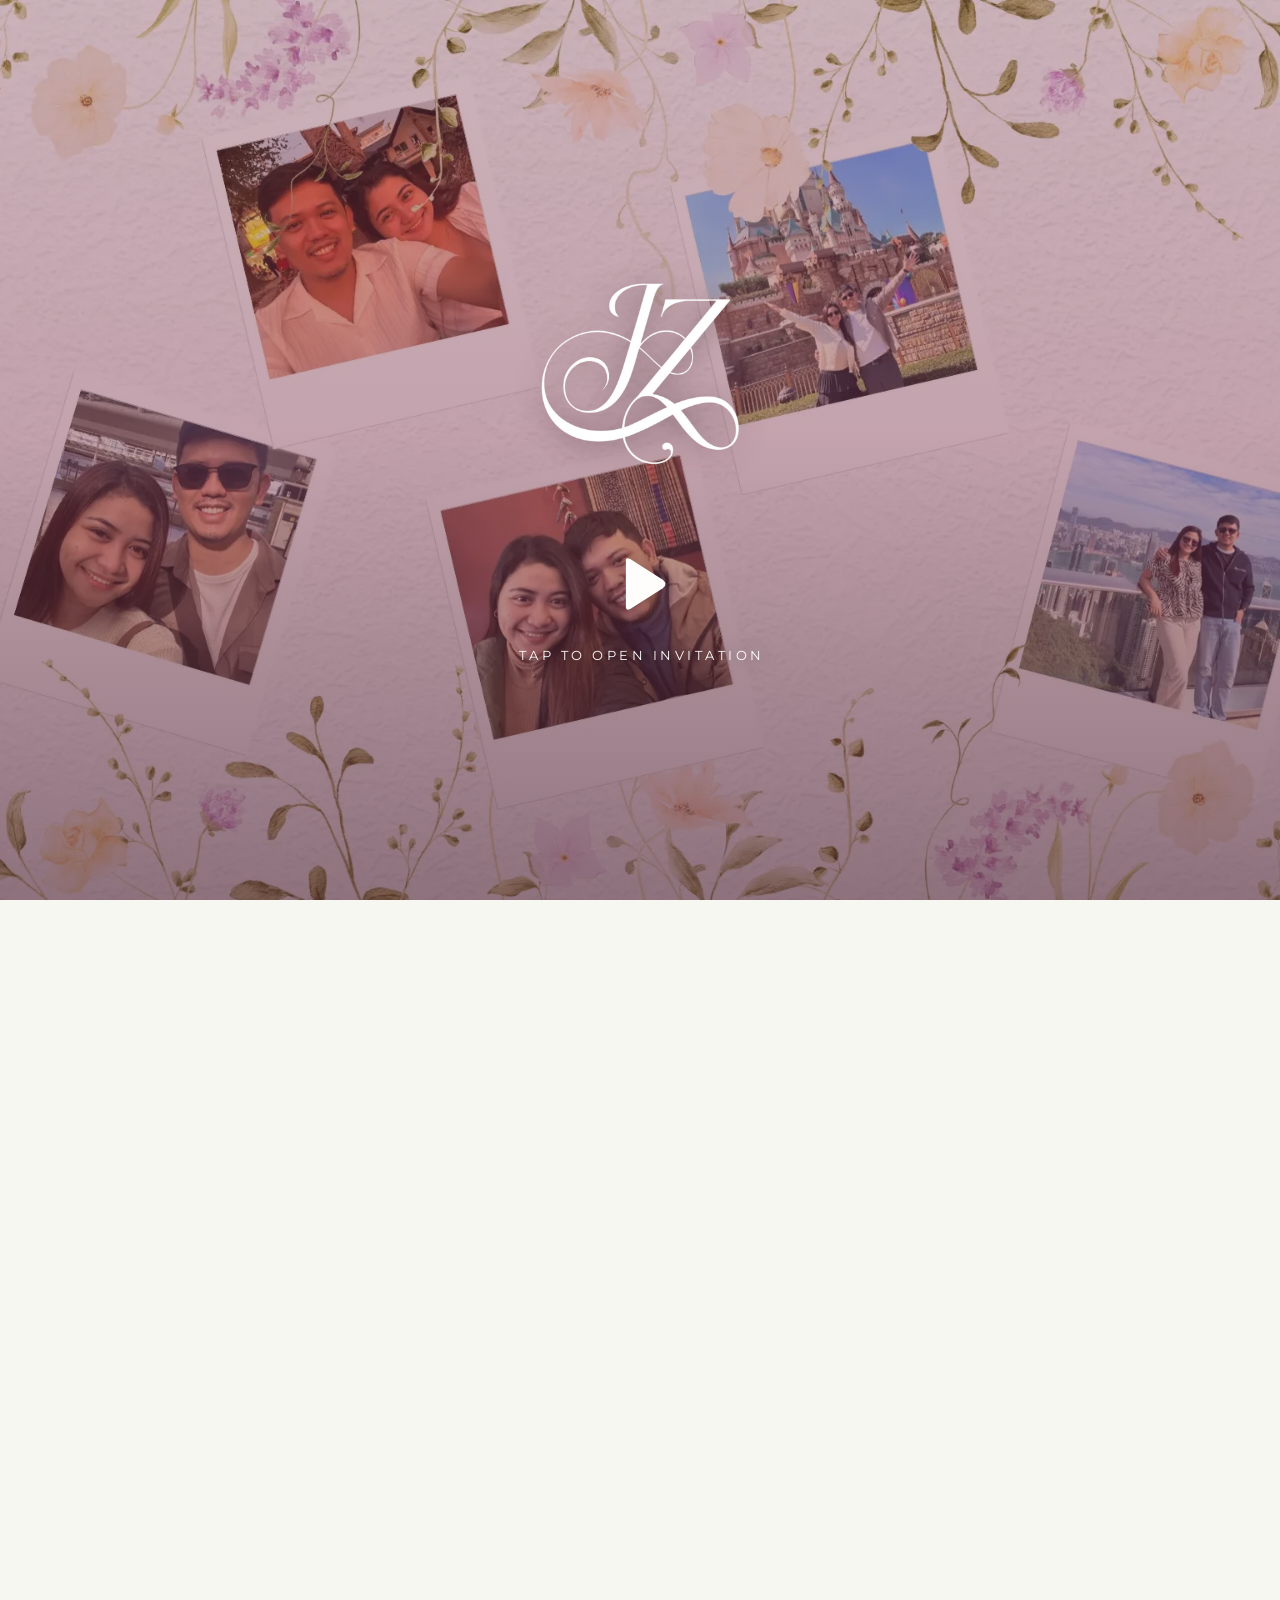
==== commit b8cfe125: "Add files via upload" ====
--- a/index.html
+++ b/index.html
@@ -71,7 +71,6 @@
         Our Story
        </a>
 </li>
-<li><a href="#photos">Our Photos</a></li>
 <li>
 <a href="#details">
         Wedding Details
@@ -318,53 +317,6 @@
 </div>
 </div>
 </dialog>
-<!-- Our Photos: upload photo-01.webp through photo-06.webp to images/.
-     Missing photos automatically display the matching placeholder. -->
-<section class="photos-section section-padding" id="photos" aria-labelledby="photosTitle">
-  <div class="container">
-    <div class="section-intro">
-      <h2 class="section-heading" id="photosTitle">Our Photos</h2>
-      <p class="section-description">Little moments, beautiful memories, and a lifetime of love.</p>
-    </div>
-    <div class="photos-grid">
-      <button class="photo-card" type="button" data-photo="./images/photo-01.webp" aria-label="View photo 1">
-        <span class="photo-frame"><span class="photo-placeholder"><svg viewBox="0 0 48 48" fill="none" aria-hidden="true"><rect x="6" y="9" width="36" height="30" rx="3"/><circle cx="17" cy="19" r="4"/><path d="m7 33 10-9 8 7 7-10 9 12"/></svg><span>Photo 01</span><small>Coming soon</small></span></span>
-        <span class="photo-number" aria-hidden="true">01 / 06</span>
-      </button>
-      <button class="photo-card" type="button" data-photo="./images/photo-02.webp" aria-label="View photo 2">
-        <span class="photo-frame"><span class="photo-placeholder"><svg viewBox="0 0 48 48" fill="none" aria-hidden="true"><rect x="6" y="9" width="36" height="30" rx="3"/><circle cx="17" cy="19" r="4"/><path d="m7 33 10-9 8 7 7-10 9 12"/></svg><span>Photo 02</span><small>Coming soon</small></span></span>
-        <span class="photo-number" aria-hidden="true">02 / 06</span>
-      </button>
-      <button class="photo-card" type="button" data-photo="./images/photo-03.webp" aria-label="View photo 3">
-        <span class="photo-frame"><span class="photo-placeholder"><svg viewBox="0 0 48 48" fill="none" aria-hidden="true"><rect x="6" y="9" width="36" height="30" rx="3"/><circle cx="17" cy="19" r="4"/><path d="m7 33 10-9 8 7 7-10 9 12"/></svg><span>Photo 03</span><small>Coming soon</small></span></span>
-        <span class="photo-number" aria-hidden="true">03 / 06</span>
-      </button>
-      <button class="photo-card" type="button" data-photo="./images/photo-04.webp" aria-label="View photo 4">
-        <span class="photo-frame"><span class="photo-placeholder"><svg viewBox="0 0 48 48" fill="none" aria-hidden="true"><rect x="6" y="9" width="36" height="30" rx="3"/><circle cx="17" cy="19" r="4"/><path d="m7 33 10-9 8 7 7-10 9 12"/></svg><span>Photo 04</span><small>Coming soon</small></span></span>
-        <span class="photo-number" aria-hidden="true">04 / 06</span>
-      </button>
-      <button class="photo-card" type="button" data-photo="./images/photo-05.webp" aria-label="View photo 5">
-        <span class="photo-frame"><span class="photo-placeholder"><svg viewBox="0 0 48 48" fill="none" aria-hidden="true"><rect x="6" y="9" width="36" height="30" rx="3"/><circle cx="17" cy="19" r="4"/><path d="m7 33 10-9 8 7 7-10 9 12"/></svg><span>Photo 05</span><small>Coming soon</small></span></span>
-        <span class="photo-number" aria-hidden="true">05 / 06</span>
-      </button>
-      <button class="photo-card" type="button" data-photo="./images/photo-06.webp" aria-label="View photo 6">
-        <span class="photo-frame"><span class="photo-placeholder"><svg viewBox="0 0 48 48" fill="none" aria-hidden="true"><rect x="6" y="9" width="36" height="30" rx="3"/><circle cx="17" cy="19" r="4"/><path d="m7 33 10-9 8 7 7-10 9 12"/></svg><span>Photo 06</span><small>Coming soon</small></span></span>
-        <span class="photo-number" aria-hidden="true">06 / 06</span>
-      </button>
-    </div>
-  </div>
-</section>
-<dialog class="photo-dialog" id="photoDialog" aria-label="Photo gallery">
-  <div class="photo-dialog-content">
-    <button class="photo-close" type="button" aria-label="Close photo gallery">×</button>
-    <div class="photo-stage"></div>
-    <div class="photo-dialog-controls">
-      <button class="photo-prev" type="button" aria-label="Previous photo">‹</button>
-      <span class="photo-status" aria-live="polite"></span>
-      <button class="photo-next" type="button" aria-label="Next photo">›</button>
-    </div>
-  </div>
-</dialog>
 <section class="details-section section-padding" id="details">
 <div class="container">
 <div class="section-intro">
--- a/style.css
+++ b/style.css
@@ -1054,33 +1054,3 @@
   .countdown-inner .section-heading { font-size: clamp(42px, 9.8vw, 54px); }
   .party-pair--sponsors::before { left: calc(46.51% - 1px); }
 }
-
-
-/* OUR PHOTOS — responsive polaroid gallery */
-.photos-section { background: #fbf6f8; overflow: hidden; }
-.photos-section .section-intro { margin-bottom: clamp(26px, 4vw, 44px); }
-.photos-grid { display: grid; grid-template-columns: repeat(3, minmax(0,1fr)); gap: clamp(14px, 3vw, 32px); max-width: 960px; margin: 0 auto; }
-.photo-card { display: block; width: 100%; min-width: 0; padding: clamp(7px, 1.2vw, 13px); padding-bottom: 0; border: 1px solid #eee5df; background: #fffdfb; box-shadow: 0 5px 18px #58483d12; transition: transform 250ms ease, box-shadow 250ms ease; }
-.photo-frame { display: grid; position: relative; aspect-ratio: 4/3; overflow: hidden; background: #eee6f1; }
-.photo-card:nth-child(3n+2) .photo-frame { background: #f8edce; }
-.photo-card:nth-child(3n) .photo-frame { background: #e6eee3; }
-.photo-card:nth-child(4) .photo-frame { background: #f4e2d8; }
-.photo-card:nth-child(5) .photo-frame { background: #e3edf4; }
-.photo-placeholder { display: flex; flex-direction: column; align-items: center; justify-content: center; gap: 2px; color: #635b62; font-size: 12px; line-height: 1.5; }
-.photo-placeholder svg { width: clamp(28px, 5vw, 46px); stroke: currentColor; stroke-width: 1.3; margin-bottom: 5px; opacity: .7; }
-.photo-placeholder small { font-size: 10px; }
-.photo-frame img { position: absolute; inset: 0; width: 100%; height: 100%; object-fit: cover; }
-.photo-number { display: block; padding: 8px 0; font-size: 10px; letter-spacing: .16em; color: var(--muted); }
-@media (hover: hover) { .photo-card:hover { transform: translateY(-4px); box-shadow: 0 9px 22px #58483d22; } }
-@media (max-width: 700px) { .photos-grid { grid-template-columns: repeat(2,minmax(0,1fr)); gap: 12px; } .photos-section .container { width: calc(100% - 36px); } }
-body:has(.photo-dialog[open]) { overflow: hidden; }
-.photo-dialog { width: min(94vw, 960px); max-height: 94dvh; padding: 0; border: 0; border-radius: 5px; background: #fcfaf6; color: var(--ink); }
-.photo-dialog::backdrop { background: rgba(30,28,29,.88); }
-.photo-dialog-content { position: relative; padding: 48px 14px 12px; }
-.photo-close { position: absolute; top: 5px; right: 10px; }
-.photo-close, .photo-dialog-controls button { border: 1px solid var(--line); background: #fffdfb; border-radius: 50%; width: 40px; height: 40px; font-size: 28px; line-height: 1; }
-.photo-stage { display: grid; place-items: center; min-height: 120px; height: min(65dvh, 620px); background: #eee6f1; touch-action: pan-y; }
-.photo-stage img { width: 100%; height: 100%; object-fit: contain; min-height: 0; }
-.photo-dialog-controls { display: flex; justify-content: center; align-items: center; gap: 24px; padding-top: 12px; }
-.photo-status { font-size: 12px; letter-spacing: .12em; }
-@media (prefers-reduced-motion: reduce) { .photo-card { transition: none; } }
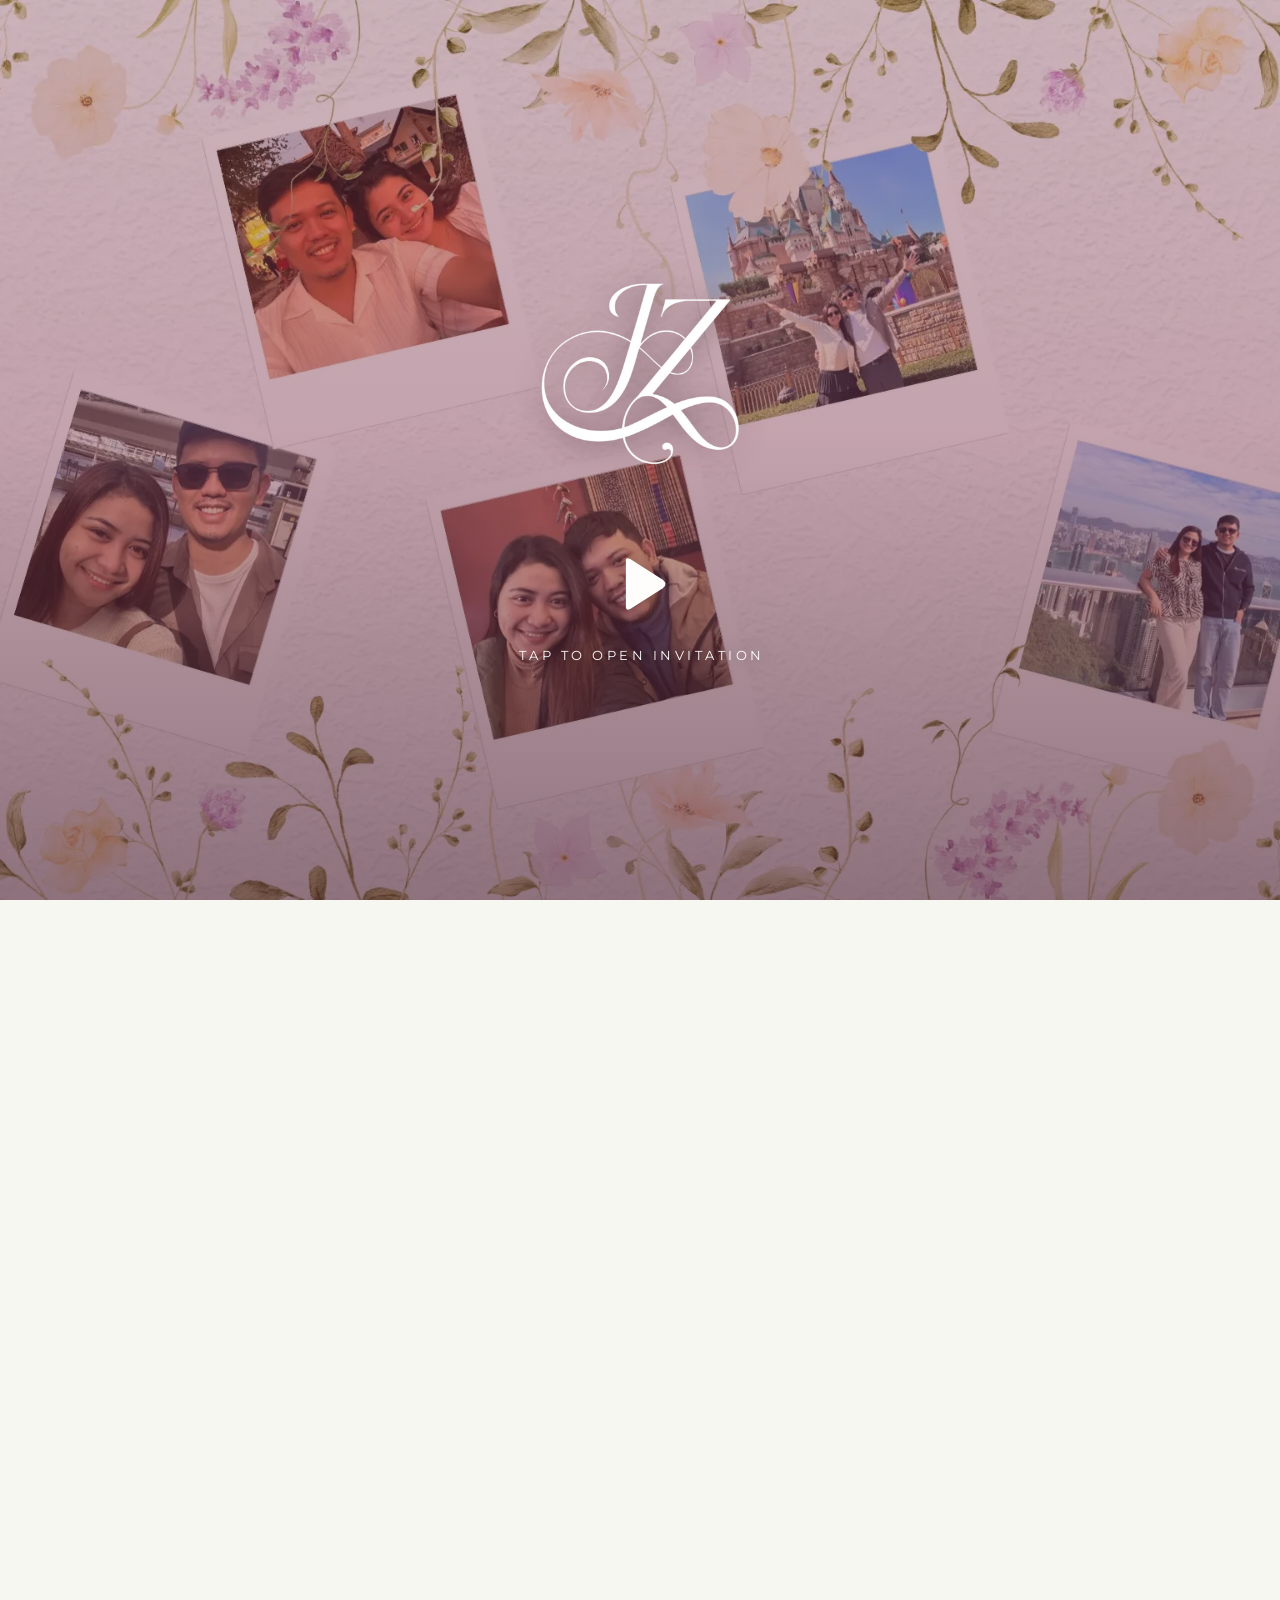
==== commit a5748d3f: "Add files via upload" ====
--- a/index.html
+++ b/index.html
@@ -12,7 +12,7 @@
 <link href="https://fonts.googleapis.com" rel="preconnect"/>
 <link crossorigin="" href="https://fonts.gstatic.com" rel="preconnect"/>
 <link href="https://fonts.googleapis.com/css2?family=Allura&amp;family=DM+Sans:wght@400;500;600;700&amp;family=Montserrat:wght@300;400&amp;family=Playfair+Display:ital,wght@0,400;0,500;0,600;1,400;1,500&amp;display=swap" rel="stylesheet"/>
-<link href="style.css" rel="stylesheet"/>
+<link href="style.css?v=20261121-3" rel="stylesheet"/>
 <noscript><style>
   .invitation-gate { display: none !important; }
   html.invitation-locked { overflow: auto !important; }
@@ -24,29 +24,28 @@
 </head>
 <body>
 <!-- Full-screen invitation cover: separate responsive images for landscape/desktop and portrait/mobile. -->
-<div class="invitation-gate" id="invitationGate" role="dialog" aria-modal="true" aria-label="Wedding invitation cover">
-  <picture class="invitation-cover-picture" aria-hidden="true">
-    <source media="(min-aspect-ratio: 4/3)" srcset="./images/frontpage-desktop.webp" type="image/webp" />
-    <img class="invitation-cover-art" src="./images/frontpage-mobile.webp" alt="" fetchpriority="high" decoding="async" />
-  </picture>
-  <button class="invitation-open" id="openInvitation" type="button"
-          aria-label="Open Jayson and Zenia's wedding invitation">
-    <span class="invitation-open-inner">
-      <img class="invitation-intro-monogram" src="./images/monowhite.png" alt="Jayson and Zenia" />
-      <span class="invitation-play" aria-hidden="true">
-        <svg viewBox="0 0 70 70" focusable="false" aria-hidden="true">
-          <path d="M22 13 Q22 10 26 12 L56 31 Q61 35 56 39 L26 58 Q22 60 22 56 Z" fill="currentColor" />
-        </svg>
-      </span>
-      <span class="invitation-prompt">TAP TO OPEN INVITATION</span>
-    </span>
-  </button>
+<div aria-label="Wedding invitation cover" aria-modal="true" class="invitation-gate" id="invitationGate" role="dialog">
+<picture aria-hidden="true" class="invitation-cover-picture">
+<source media="(min-aspect-ratio: 4/3)" srcset="./images/frontpage-desktop.webp" type="image/webp"/>
+<img alt="" class="invitation-cover-art" decoding="async" fetchpriority="high" src="./images/frontpage-mobile.webp"/>
+</picture>
+<button aria-label="Open Jayson and Zenia's wedding invitation" class="invitation-open" id="openInvitation" type="button">
+<span class="invitation-open-inner">
+<img alt="Jayson and Zenia" class="invitation-intro-monogram" src="./images/monowhite.png"/>
+<span aria-hidden="true" class="invitation-play">
+<svg aria-hidden="true" focusable="false" viewbox="0 0 70 70">
+<path d="M22 13 Q22 10 26 12 L56 31 Q61 35 56 39 L26 58 Q22 60 22 56 Z" fill="currentColor"></path>
+</svg>
+</span>
+<span class="invitation-prompt">TAP TO OPEN INVITATION</span>
+</span>
+</button>
 </div>
 <!-- Petals fall continuously across every main-site section, without blocking clicks. -->
-<div class="site-petals" id="sitePetals" aria-hidden="true"></div>
+<div aria-hidden="true" class="site-petals" id="sitePetals"></div>
 <header class="site-header" id="top">
 <div class="navbar container">
-<a aria-label="Jayson and Zenia — Back to home" class="brand" href="#home">
+<a aria-label="Jayson and Zenia &mdash; Back to home" class="brand" href="#home">
 <img alt="Jayson and Zenia monogram" height="72" id="navMonogram" src="./images/monoblack.png" width="72"/>
 </a>
 <button aria-controls="navDrawer" aria-expanded="false" aria-label="Open navigation menu" class="menu-toggle" id="menuToggle" type="button">
@@ -109,23 +108,23 @@
      Mobile: hero-mobile.webp (1080x6800 Canva artwork). -->
 <div class="opening-sections">
 <section class="hero" id="home">
-  <div class="hero-content container">
-    <div class="hero-invitation">
-      <p class="hero-eyebrow">— we're getting married —</p>
-      <h1 class="hero-names">
-        <span class="hero-name">Jayson</span>
-        <span class="hero-and">and</span>
-        <span class="hero-name">Zenia</span>
-      </h1>
-      <p class="hero-tagline">In God's perfect time, our paths became one.</p>
-      <div class="hero-divider" aria-hidden="true"></div>
-      <p class="hero-date">MARCH 06, 2027</p>
-      <p class="hero-scroll-cue" aria-label="Scroll up to explore">
-        <span class="hero-scroll-arrow" aria-hidden="true">↑</span>
-        <span>SCROLL UP</span>
-      </p>
-    </div>
-  </div>
+<div class="hero-content container">
+<div class="hero-invitation">
+<p class="hero-eyebrow">&mdash; we're getting married &mdash;</p>
+<h1 class="hero-names">
+<span class="hero-name">Jayson</span>
+<span class="hero-and">and</span>
+<span class="hero-name">Zenia</span>
+</h1>
+<p class="hero-tagline">In God's perfect time, our paths became one.</p>
+<div aria-hidden="true" class="hero-divider"></div>
+<p class="hero-date">MARCH 06, 2027</p>
+<p aria-label="Scroll up to explore" class="hero-scroll-cue">
+<span aria-hidden="true" class="hero-scroll-arrow">&uarr;</span>
+<span>SCROLL UP</span>
+</p>
+</div>
+</div>
 </section>
 <section aria-label="Countdown to our wedding" class="countdown-section section-padding">
 <div class="container countdown-inner">
@@ -202,10 +201,10 @@
 <img alt="" class="story-slide" id="storySlideB" loading="lazy"/>
 <div class="story-photo-controls">
 <button aria-label="Previous photo" class="story-photo-button" id="previousStoryPhoto" type="button">
-         ‹
+         &lsaquo;
         </button>
 <button aria-label="Next photo" class="story-photo-button" id="nextStoryPhoto" type="button">
-         ›
+         &rsaquo;
         </button>
 </div>
 <span aria-hidden="true" class="story-photo-counter" id="storyPhotoCounter">
@@ -234,7 +233,7 @@
 <button class="button button-dark" id="openStory" type="button">
         VIEW OUR STORY
         <span aria-hidden="true">
-         ↗
+         &nearrow;
         </span>
 </button>
 </div>
@@ -245,7 +244,7 @@
 <dialog aria-labelledby="storyDialogTitle" class="story-dialog" id="storyDialog">
 <div class="dialog-content">
 <button aria-label="Close our story" class="dialog-close" id="closeStory" type="button">
-      ×
+      &times;
      </button>
 <p class="eyebrow">
       CHAPTER ONE, TWO, AND FOREVER
@@ -257,7 +256,7 @@
 <p>
        Our story began at a birthday celebration where we truly met and had our first conversation. From the very beginning, talking to each other felt easy and natural. There were no awkward moments, just two people enjoying a conversation without knowing that it would eventually lead to something beautiful. But after that night, life went on, and for a few months, we lost touch. Little did we know that our story wasn't over just yet.
        <br/>
-       It all started again with a simple message from Jayson: “Uy, may bago ata employee.” because Zen had just gotten new hairstyle, and what seemed like an ordinary message turned into endless conversations. Somehow, we found our way back to each other, and this time, those conversations became the beginning of something more.
+       It all started again with a simple message from Jayson: &ldquo;Uy, may bago ata employee.&rdquo; because Zen had just gotten new hairstyle, and what seemed like an ordinary message turned into endless conversations. Somehow, we found our way back to each other, and this time, those conversations became the beginning of something more.
       </p>
 <p>
        One morning, as I headed to the office cafeteria for breakfast, I found him following behind me as we got into the elevator. He invited me to Tim Hortons, and somewhere along the way, he became the one person who remembered that I didn't drink coffee. While others gave me coffee drinks at the office, he was the one who brought me hot chocolate. I felt shy about it, so I told him that next time, the treat would be on me. And just like that, our little tradition of treating each other began.
@@ -309,7 +308,7 @@
 <p>
        Here's to our greatest adventure yet.
        <br/>
-       Our love story continues…
+       Our love story continues&hellip;
       </p>
 <p class="story-signoff">
        With love, Jayson &amp; Zenia
@@ -342,12 +341,12 @@
         </h3>
 <p class="venue-address" title="San Sebastian Village Parish, Tarlac, 2300">San Sebastian Village Parish, Tarlac, 2300</p>
 <p class="venue-time venue-time--ceremony">
-  <span class="venue-time-label">TIME</span>
-  <strong>3:00 PM</strong>
-  <small class="venue-arrival-note">We would appreciate your presence 15 minutes before the ceremony begins.</small>
+<span class="venue-time-label">TIME</span>
+<strong>3:00 PM</strong>
+<small class="venue-arrival-note">We would appreciate your presence 15 minutes before the ceremony begins.</small>
 </p>
 <a class="button button-outline" href="https://maps.app.goo.gl/J3nZtcRpQp3q4GyR8" rel="noopener noreferrer" target="_blank">
-         VIEW ON GOOGLE MAPS ↗
+         VIEW ON GOOGLE MAPS &nearrow;
         </a>
 </div>
 </article>
@@ -370,7 +369,7 @@
          4:30 PM
         </p>
 <a class="button button-outline" href="https://maps.app.goo.gl/vSGC7SBqytGo1ig77" rel="noopener noreferrer" target="_blank">
-         VIEW ON GOOGLE MAPS ↗
+         VIEW ON GOOGLE MAPS &nearrow;
         </a>
 </div>
 </article>
@@ -420,23 +419,12 @@
 </div>
 </article>
 </div>
-<div class="palette-block">
-<div class="palette-heading">
-<div>
-<h3>
-         The Color Palette
-        </h3>
-</div>
-</div>
-<div class="palette-image-placeholder">
-<img alt="Jayson and Zenia's wedding color palette" loading="lazy" src="./images/colortheme.webp"/>
-</div>
-</div>
+
 <div class="attire-rules">
 <div class="rules-column">
 <h3>
 <span aria-hidden="true">
-         ✓
+         &checkmark;
         </span>
         The Do's
        </h3>
@@ -458,7 +446,7 @@
 <div class="rules-column">
 <h3>
 <span aria-hidden="true">
-         ×
+         &times;
         </span>
         The Don'ts
        </h3>
@@ -481,126 +469,121 @@
 </div>
 </section>
 <section class="party-section section-padding" id="wedding-party">
-  <div class="container">
-    <div class="section-intro">
-      <h2 class="section-heading">The Wedding Party</h2>
-      <p class="section-description">The wonderful people standing beside us as we begin this new chapter.</p>
-    </div>
-
-    <div class="party-list" aria-label="Wedding party members">
-      <!-- Parents -->
-      <div class="party-group party-group--parents">
-        <div class="party-pair">
-          <div class="party-column">
-            <h3 class="party-script">Parents of the Bride</h3>
-            <ul class="party-names">
-              <li>Stephen Ian Manzon</li>
-              <li>Rachel Manzon</li>
-            </ul>
-          </div>
-          <div class="party-column">
-            <h3 class="party-script">Parents of the Groom</h3>
-            <ul class="party-names">
-              <li>Angelito Galvan</li>
-              <li>Ester Galvan</li>
-            </ul>
-          </div>
-        </div>
-      </div>
-
-      <!-- Principal sponsors: preserve the two-column layout of the reference. -->
-      <div class="party-group party-group--sponsors">
-        <h3 class="party-script">Principal Sponsors</h3>
-        <div class="party-pair party-pair--sponsors">
-          <div class="party-column">
-            <ul class="party-names">
-              <li>Leah Abegail Cabaddu</li>
-              <li>Zenaida Fernandez</li>
-              <li>Rhoda Valencia</li>
-              <li>Mary Jane De Guzman</li>
-              <li>Sheila Torres</li>
-              <li>Zenia Rachelle Bacung</li>
-              <li>Mary Lyn Ramos</li>
-              <li>Christie Castaneda</li>
-            </ul>
-          </div>
-          <div class="party-column">
-            <ul class="party-names">
-              <li>Benjie Almendares Laureano</li>
-              <li>Joseph Aries Manzon</li>
-              <li>Jesus Manzon</li>
-              <li>Nathaniel Balanon</li>
-              <li>Janer Navarette</li>
-              <li>Edison Galvan</li>
-            </ul>
-          </div>
-        </div>
-      </div>
-
-      <!-- Special roles from left to right, as pictured. -->
-      <div class="party-group party-group--symbols">
-        <div class="party-symbols">
-          <div class="party-role">
-            <h3 class="party-script">To Light our Path</h3>
-            <ul class="party-names">
-              <li>Kym Evalo</li>
-              <li>Joven Zara</li>
-            </ul>
-          </div>
-          <div class="party-role">
-            <h3 class="party-script">To Clothe us as One</h3>
-            <ul class="party-names">
-              <li>Jennifer Delos Santos</li>
-              <li>Amar Magpayo</li>
-            </ul>
-          </div>
-          <div class="party-role">
-            <h3 class="party-script">To Bind us Together</h3>
-            <ul class="party-names">
-              <li>Mhafy Montano</li>
-              <li>Julieto Rebusio</li>
-            </ul>
-          </div>
-        </div>
-      </div>
-
-      <!-- Honor attendants -->
-      <div class="party-group party-group--honor">
-        <div class="party-pair">
-          <div class="party-column">
-            <h3 class="party-script">Maid of Honor</h3>
-            <ul class="party-names"><li>Aleah Nicole Aquino</li></ul>
-          </div>
-          <div class="party-column">
-            <h3 class="party-script">Best Man</h3>
-            <ul class="party-names"><li>John Cris Gozano</li></ul>
-          </div>
-        </div>
-      </div>
-
-      <!-- Little entourage: paired in the same order as the reference. -->
-      <div class="party-group party-group--little">
-        <div class="party-pair party-pair--children">
-          <div class="party-column">
-            <h3 class="party-script">Flower Girl</h3>
-            <ul class="party-names"><li>Anaiah Manzon</li></ul>
-          </div>
-          <div class="party-column">
-            <h3 class="party-script">Ring Bearer</h3>
-            <ul class="party-names"><li>Matthew Macale</li></ul>
-          </div>
-          <div class="party-column">
-            <h3 class="party-script">Bible Bearer</h3>
-            <ul class="party-names"><li>Johan Calix Suarez</li></ul>
-          </div>
-          <div class="party-column">
-            <h3 class="party-script">Coin Bearer</h3>
-            <ul class="party-names"><li>Zion Rovin Sison</li></ul>
-          </div>
-        </div>
-      </div>
-    </div>
-  </div>
+<div class="container">
+<div class="section-intro">
+<h2 class="section-heading">The Wedding Party</h2>
+<p class="section-description">The wonderful people standing beside us as we begin this new chapter.</p>
+</div>
+<div aria-label="Wedding party members" class="party-list">
+<!-- Parents -->
+<div class="party-group party-group--parents">
+<div class="party-pair">
+<div class="party-column">
+<h3 class="party-script">Parents of the Bride</h3>
+<ul class="party-names">
+<li>Stephen Ian Manzon</li>
+<li>Rachel Manzon</li>
+</ul>
+</div>
+<div class="party-column">
+<h3 class="party-script">Parents of the Groom</h3>
+<ul class="party-names">
+<li>Angelito Galvan</li>
+<li>Ester Galvan</li>
+</ul>
+</div>
+</div>
+</div>
+<!-- Principal sponsors: preserve the two-column layout of the reference. -->
+<div class="party-group party-group--sponsors">
+<h3 class="party-script">Principal Sponsors</h3>
+<div class="party-pair party-pair--sponsors">
+<div class="party-column">
+<ul class="party-names">
+<li>Leah Abegail Cabaddu</li>
+<li>Zenaida Fernandez</li>
+<li>Rhoda Valencia</li>
+<li>Mary Jane De Guzman</li>
+<li>Sheila Torres</li>
+<li>Zenia Rachelle Bacung</li>
+<li>Mary Lyn Ramos</li>
+<li>Christie Castaneda</li>
+</ul>
+</div>
+<div class="party-column">
+<ul class="party-names">
+<li>Benjie Almendares Laureano</li>
+<li>Joseph Aries Manzon</li>
+<li>Jesus Manzon</li>
+<li>Nathaniel Balanon</li>
+<li>Janer Navarette</li>
+<li>Edison Galvan</li>
+</ul>
+</div>
+</div>
+</div>
+<!-- Special roles from left to right, as pictured. -->
+<div class="party-group party-group--symbols">
+<div class="party-symbols">
+<div class="party-role">
+<h3 class="party-script">To Light our Path</h3>
+<ul class="party-names">
+<li>Kym Evalo</li>
+<li>Joven Zara</li>
+</ul>
+</div>
+<div class="party-role">
+<h3 class="party-script">To Clothe us as One</h3>
+<ul class="party-names">
+<li>Jennifer Delos Santos</li>
+<li>Amar Magpayo</li>
+</ul>
+</div>
+<div class="party-role">
+<h3 class="party-script">To Bind us Together</h3>
+<ul class="party-names">
+<li>Mhafy Montano</li>
+<li>Julieto Rebusio</li>
+</ul>
+</div>
+</div>
+</div>
+<!-- Honor attendants -->
+<div class="party-group party-group--honor">
+<div class="party-pair">
+<div class="party-column">
+<h3 class="party-script">Maid of Honor</h3>
+<ul class="party-names"><li>Aleah Nicole Aquino</li></ul>
+</div>
+<div class="party-column">
+<h3 class="party-script">Best Man</h3>
+<ul class="party-names"><li>John Cris Gozano</li></ul>
+</div>
+</div>
+</div>
+<!-- Little entourage: paired in the same order as the reference. -->
+<div class="party-group party-group--little">
+<div class="party-pair party-pair--children">
+<div class="party-column">
+<h3 class="party-script">Flower Girl</h3>
+<ul class="party-names"><li>Anaiah Manzon</li></ul>
+</div>
+<div class="party-column">
+<h3 class="party-script">Ring Bearer</h3>
+<ul class="party-names"><li>Matthew Macale</li></ul>
+</div>
+<div class="party-column">
+<h3 class="party-script">Bible Bearer</h3>
+<ul class="party-names"><li>Johan Calix Suarez</li></ul>
+</div>
+<div class="party-column">
+<h3 class="party-script">Coin Bearer</h3>
+<ul class="party-names"><li>Zion Rovin Sison</li></ul>
+</div>
+</div>
+</div>
+</div>
+</div>
 </section>
 <section class="rsvp-section section-padding" id="rsvp">
 <div class="container rsvp-layout">
@@ -619,7 +602,7 @@
 <a aria-label="Open RSVP page" class="button button-dark rsvp-now-button" href="rsvp.html">
        RSVP NOW
        <span aria-hidden="true">
-        ↗
+        &nearrow;
        </span>
 </a>
 </div>
@@ -639,7 +622,7 @@
             us on our special day.
       </p>
 <a class="text-link" href="#rsvp">
-       READY TO RSVP? ↗
+       READY TO RSVP? &nearrow;
       </a>
 </div>
 <div class="faq-list">
--- a/style.css
+++ b/style.css
@@ -1054,3 +1054,96 @@
   .countdown-inner .section-heading { font-size: clamp(42px, 9.8vw, 54px); }
   .party-pair--sponsors::before { left: calc(46.51% - 1px); }
 }
+
+
+/* 2026-11 RSVP/design refinements — mobile & desktop */
+/* Match the hero's 'we're getting married' Montserrat line. */
+.hero-tagline, .hero-date {
+  font-family: "Montserrat", var(--sans);
+  font-style: normal;
+  font-weight: 500;
+  color: #514c3d;
+  text-shadow: 0 1px 2px #fffdfb, 0 1px 10px rgba(255,255,255,.84);
+}
+.hero-tagline { font-size: clamp(12px, 1.18vw, 15px); line-height: 1.9; letter-spacing: .09em; }
+.hero-date { font-size: clamp(11px, 1.1vw, 14px); line-height: 1.65; letter-spacing: .17em; }
+
+/* Venue's 'THE BELLA PLAZA' is set in Playfair Display. Use that same face. */
+.rsvp-copy .section-heading,
+.faq-intro .section-heading {
+  font-family: var(--serif);
+  font-size: clamp(30px, 3.9vw, 49px);
+  font-weight: 400;
+  line-height: 1.26;
+  letter-spacing: -.022em;
+  text-wrap: balance;
+  color: var(--ink);
+  text-shadow: 0 1px 7px rgba(255,255,255,.8);
+}
+
+/* Position the lower wedding-party names above, rather than on top of,
+   the church in the bottom portion of the desktop Canva artwork. */
+@media (min-width: 801px) {
+  .party-section.section-padding { padding-bottom: clamp(330px, 26vw, 430px); }
+  .party-group--little { padding-top: 14px; }
+  .party-pair--children { column-gap: clamp(18px, 2.4vw, 36px); row-gap: 18px; }
+  .party-pair--children .party-names { font-size: clamp(13px, 1.08vw, 15px); }
+  .party-pair--children .party-names li { overflow-wrap: normal; text-wrap: balance; }
+}
+
+@media (max-width: 800px) {
+  .hero-tagline { max-width: 450px; font-size: clamp(11px, 2.7vw, 13px); line-height: 1.8; letter-spacing: .065em; }
+  .hero-date { font-size: 11px; letter-spacing: .15em; }
+  .rsvp-copy .section-heading { font-size: clamp(29px, 5.5vw, 40px); }
+  .faq-intro .section-heading { font-size: clamp(31px, 5.8vw, 43px); }
+  /* Keep the parents' two titles on one line without crowding the center. */
+  .party-section.section-padding { padding-bottom: clamp(105px, 28vw, 130px); }
+  .party-group--parents .party-pair { column-gap: 6px; }
+  .party-group--parents .party-script {
+    font-size: clamp(19px, 4.6vw, 27px);
+    line-height: 1.25;
+    text-wrap: nowrap;
+    white-space: nowrap;
+  }
+  .party-group--parents .party-column:first-child { text-align: left; }
+  .party-group--parents .party-column:last-child { text-align: right; }
+}
+@media (max-width: 380px) {
+  .party-group--parents .party-script { font-size: clamp(17px, 4.8vw, 19px); letter-spacing: -.02em; }
+  .party-group--parents .party-names { font-size: 11px; }
+  .party-section > .container { width: calc(100% - 22px); }
+}
+
+/* 2026-11-21 mobile parents layout: reserve the clear center of the floral
+   artwork for the text, rather than pushing either column into side flowers.
+   The desktop wedding-party grid and all other roles remain unchanged. */
+@media (max-width: 600px) {
+  .party-group--parents {
+    width: min(100%, 290px);
+    margin-inline: auto;
+    padding-inline: 12px;
+  }
+  .party-group--parents > .party-pair {
+    grid-template-columns: minmax(0, 1fr);
+    row-gap: clamp(18px, 5vw, 24px);
+  }
+  .party-group--parents .party-column:first-child,
+  .party-group--parents .party-column:last-child {
+    text-align: center;
+  }
+  .party-group--parents .party-script {
+    margin-bottom: 5px;
+    font-size: clamp(25px, 7vw, 30px);
+    line-height: 1.2;
+    letter-spacing: 0;
+    white-space: nowrap;
+    text-wrap: nowrap;
+  }
+  .party-group--parents .party-names {
+    font-size: clamp(12px, 3.2vw, 13px);
+    line-height: 1.65;
+  }
+  .party-group--parents .party-names li {
+    overflow-wrap: normal;
+  }
+}
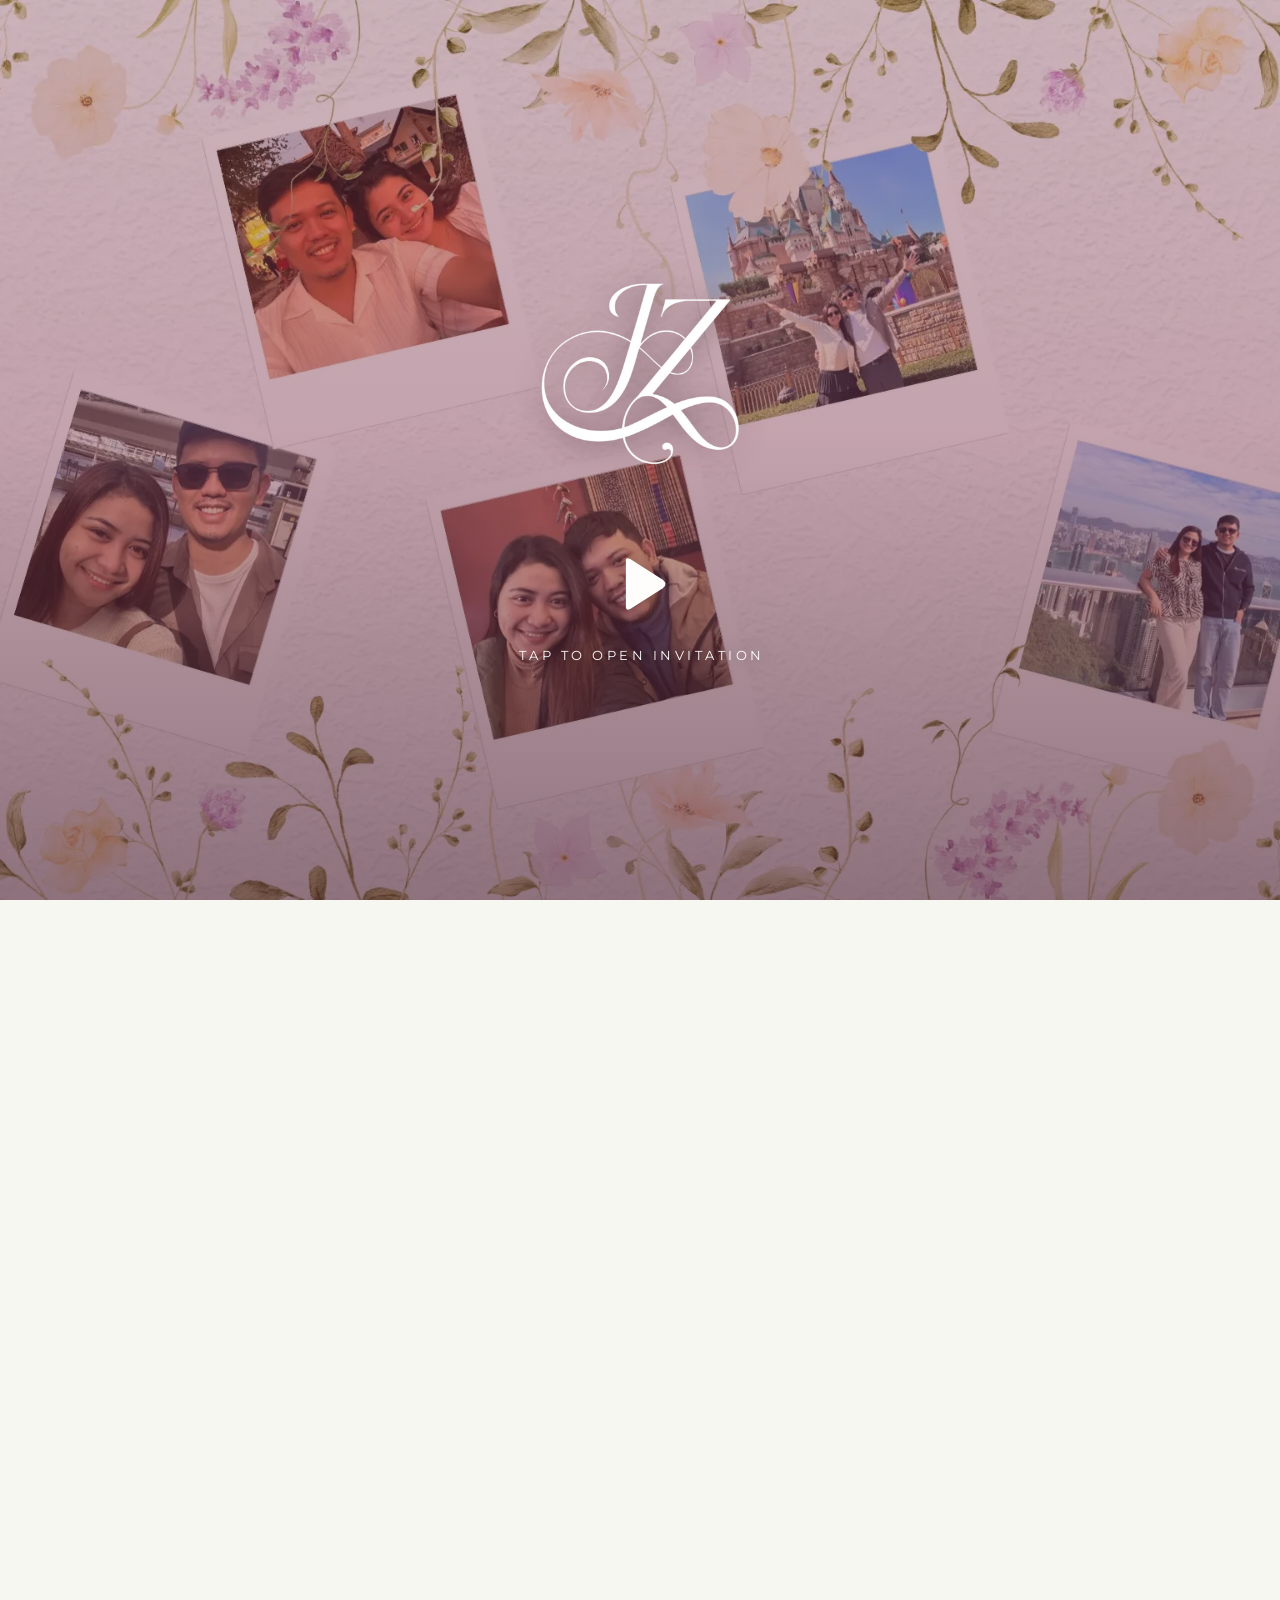
==== commit 169553e6: "Add files via upload" ====
--- a/index.html
+++ b/index.html
@@ -12,14 +12,14 @@
 <link href="https://fonts.googleapis.com" rel="preconnect"/>
 <link crossorigin="" href="https://fonts.gstatic.com" rel="preconnect"/>
 <link href="https://fonts.googleapis.com/css2?family=Allura&amp;family=DM+Sans:wght@400;500;600;700&amp;family=Montserrat:wght@300;400&amp;family=Playfair+Display:ital,wght@0,400;0,500;0,600;1,400;1,500&amp;display=swap" rel="stylesheet"/>
-<link href="style.css?v=20261121-3" rel="stylesheet"/>
+<link href="style.css?v=20261125-photos-music" rel="stylesheet"/>
 <noscript><style>
   .invitation-gate { display: none !important; }
   html.invitation-locked { overflow: auto !important; }
   html.invitation-active .site-header, html.invitation-active main { opacity: 1 !important; visibility: visible !important; }
   .hero-invitation { opacity: 1 !important; animation: none !important; }
 </style></noscript>
-<script defer="" src="script.js">
+<script defer="" src="script.js?v=20261125-photos-music">
 </script>
 </head>
 <body>
@@ -41,6 +41,19 @@
 </span>
 </button>
 </div>
+<!-- Original instrumental begins when the guest opens the invitation (a user gesture).
+     Replace audio/wedding-music.mp3 with your own licensed MP3 if preferred. -->
+<audio id="weddingMusic" loop preload="none">
+  <source src="./audio/wedding-music.mp3" type="audio/mpeg" />
+</audio>
+<button id="musicToggle" class="music-toggle" type="button" hidden
+        aria-label="Play music" aria-pressed="false" title="Play music">
+  <svg class="music-icon" aria-hidden="true" viewBox="0 0 24 24" fill="none">
+    <path d="M9 18V5.5L19 3v12.5M9 18c0 1.5-1.5 2.5-3.3 2.5S2.5 19.5 2.5 18s1.5-2.5 3.2-2.5S9 16.5 9 18Zm10-2.5c0 1.5-1.5 2.5-3.3 2.5s-3.2-1-3.2-2.5 1.5-2.5 3.2-2.5 3.3 1 3.3 2.5Z" stroke="currentColor" stroke-width="1.7" stroke-linejoin="round" stroke-linecap="round"/>
+  </svg>
+  <span class="music-button-text">MUSIC</span>
+  <span class="music-status" aria-hidden="true"><span></span><span></span><span></span></span>
+</button>
 <!-- Petals fall continuously across every main-site section, without blocking clicks. -->
 <div aria-hidden="true" class="site-petals" id="sitePetals"></div>
 <header class="site-header" id="top">
@@ -68,6 +81,11 @@
 <li>
 <a href="#story">
         Our Story
+       </a>
+</li>
+<li>
+<a href="#photos">
+        Our Photos
        </a>
 </li>
 <li>
@@ -316,6 +334,43 @@
 </div>
 </div>
 </dialog>
+<!-- Six floating Polaroids: five real photos cropped from the existing
+     invitation cover, plus a replaceable sixth-photo placeholder. -->
+<section class="photos-section section-padding" id="photos" aria-labelledby="photosHeading">
+  <div class="container photos-inner">
+    <div class="section-intro photos-intro">
+      <p class="eyebrow">A LITTLE COLLECTION OF US</p>
+      <h2 class="section-heading" id="photosHeading">Our Photos</h2>
+      <p class="section-description">Little moments, big memories, and all the adventures in between.</p>
+    </div>
+    <div class="polaroid-gallery" aria-label="Six floating photo frames of Jayson and Zenia">
+      <figure class="polaroid polaroid--1">
+        <img src="./images/our-photo-01.webp" width="610" height="650" loading="lazy" alt="Jayson and Zenia smiling together" />
+        <figcaption>just us ♡</figcaption>
+      </figure>
+      <figure class="polaroid polaroid--2">
+        <img src="./images/our-photo-02.webp" width="610" height="650" loading="lazy" alt="Jayson and Zenia overlooking the city" />
+        <figcaption>side by side</figcaption>
+      </figure>
+      <figure class="polaroid polaroid--3">
+        <img src="./images/our-photo-03.webp" width="610" height="650" loading="lazy" alt="Jayson and Zenia exploring a fairytale castle" />
+        <figcaption>our adventures</figcaption>
+      </figure>
+      <figure class="polaroid polaroid--4">
+        <img src="./images/our-photo-04.webp" width="610" height="650" loading="lazy" alt="A cheerful selfie of Jayson and Zenia" />
+        <figcaption>everyday magic</figcaption>
+      </figure>
+      <figure class="polaroid polaroid--5">
+        <img src="./images/our-photo-05.webp" width="610" height="650" loading="lazy" alt="Jayson and Zenia making another happy memory" />
+        <figcaption>with you always</figcaption>
+      </figure>
+      <figure class="polaroid polaroid--6">
+        <img src="./images/our-photo-06.webp" width="610" height="650" loading="lazy" alt="Placeholder for one more favorite photo" />
+        <figcaption>to be continued...</figcaption>
+      </figure>
+    </div>
+  </div>
+</section>
 <section class="details-section section-padding" id="details">
 <div class="container">
 <div class="section-intro">
--- a/style.css
+++ b/style.css
@@ -1147,3 +1147,139 @@
     overflow-wrap: normal;
   }
 }
+
+
+/* ====================================================================
+   OUR PHOTOS — six lightly swaying, staggered spring Polaroids.
+   Keep actual photo files in images/our-photo-01.webp ... -06.webp.
+   ==================================================================== */
+.photos-section {
+  position: relative;
+  isolation: isolate;
+  overflow: hidden;
+  background:
+    radial-gradient(ellipse 48% 35% at 4% 8%, rgba(241, 199, 207, .29), transparent 78%),
+    radial-gradient(ellipse 40% 38% at 100% 85%, rgba(231, 224, 178, .32), transparent 80%),
+    radial-gradient(ellipse 47% 32% at 85% 5%, rgba(212, 205, 237, .29), transparent 78%),
+    #fdfaf5;
+}
+.photos-section::before, .photos-section::after {
+  position: absolute;
+  z-index: 0;
+  font-family: Georgia, serif;
+  line-height: 1;
+  pointer-events: none;
+  color: rgba(207, 162, 176, .25);
+  content: "✿";
+}
+.photos-section::before { top: 12%; left: 3%; font-size: clamp(65px, 10vw, 145px); transform: rotate(-19deg); }
+.photos-section::after { right: 4%; bottom: 5%; font-size: clamp(75px, 12vw, 175px); color: rgba(180, 183, 128, .19); transform: rotate(16deg); }
+.photos-inner { position: relative; z-index: 1; width: min(1070px, calc(100% - 64px)); }
+.photos-intro { margin-bottom: clamp(58px, 7vw, 84px); }
+.photos-intro .section-description { max-width: 580px; }
+.polaroid-gallery {
+  display: grid;
+  grid-template-columns: repeat(3, minmax(0, 1fr));
+  align-items: center;
+  column-gap: clamp(24px, 4.2vw, 56px);
+  row-gap: clamp(58px, 7vw, 100px);
+  padding: 26px 18px 40px;
+}
+.polaroid {
+  --polaroid-angle: -4deg;
+  --polaroid-offset: 0px;
+  --polaroid-delay: 0s;
+  min-width: 0;
+  margin: 0;
+  padding: clamp(9px, 1.1vw, 13px) clamp(9px, 1.1vw, 13px) 0;
+  background: #fffefd;
+  border: 1px solid rgba(212, 200, 193, .75);
+  box-shadow: 0 15px 31px rgba(74, 62, 57, .14), 0 4px 8px rgba(74, 62, 57, .08);
+  transform-origin: 50% 20%;
+  animation: float-polaroid 6.4s ease-in-out var(--polaroid-delay) infinite;
+  will-change: transform;
+}
+.polaroid img {
+  display: block;
+  width: 100%;
+  aspect-ratio: 1 / 1.08;
+  object-fit: cover;
+  background: #eee6e4;
+}
+.polaroid figcaption {
+  min-height: clamp(39px, 5vw, 54px);
+  display: grid;
+  place-items: center;
+  padding: 5px 3px 8px;
+  color: #8a686d;
+  font: 400 clamp(20px, 2.7vw, 29px)/1.15 "Allura", "Brush Script MT", cursive;
+  text-align: center;
+  white-space: nowrap;
+}
+.polaroid--1 { --polaroid-angle: -6deg; --polaroid-offset: -5px; --polaroid-delay: -.7s; }
+.polaroid--2 { --polaroid-angle: 4deg; --polaroid-offset: 18px; --polaroid-delay: -2.5s; }
+.polaroid--3 { --polaroid-angle: -3deg; --polaroid-offset: -9px; --polaroid-delay: -4.0s; }
+.polaroid--4 { --polaroid-angle: 5deg; --polaroid-offset: 17px; --polaroid-delay: -1.9s; }
+.polaroid--5 { --polaroid-angle: -4deg; --polaroid-offset: -11px; --polaroid-delay: -3.1s; }
+.polaroid--6 { --polaroid-angle: 6deg; --polaroid-offset: 13px; --polaroid-delay: -5.2s; }
+@keyframes float-polaroid {
+  0%, 100% { transform: translateY(var(--polaroid-offset)) rotate(var(--polaroid-angle)); }
+  50% { transform: translateY(calc(var(--polaroid-offset) - 12px)) rotate(calc(var(--polaroid-angle) + 1.3deg)); }
+}
+@media (max-width: 700px) {
+  .photos-inner { width: min(550px, calc(100% - 44px)); }
+  .polaroid-gallery {
+    grid-template-columns: repeat(2, minmax(0, 1fr));
+    column-gap: clamp(17px, 5.6vw, 37px);
+    row-gap: clamp(43px, 10vw, 75px);
+    padding: 16px 9px 25px;
+  }
+  .photos-intro { margin-bottom: 44px; }
+  .polaroid { padding: 8px 8px 0; }
+  .polaroid figcaption { min-height: 40px; font-size: clamp(18px, 5vw, 27px); }
+  .polaroid--2, .polaroid--4, .polaroid--6 { --polaroid-offset: 12px; }
+}
+@media (max-width: 360px) {
+  .photos-inner { width: calc(100% - 34px); }
+  .polaroid-gallery { column-gap: 19px; padding-inline: 7px; }
+  .polaroid figcaption { font-size: 17px; }
+}
+@media (prefers-reduced-motion: reduce) {
+  .polaroid { animation: none; transform: translateY(var(--polaroid-offset)) rotate(var(--polaroid-angle)); will-change: auto; }
+}
+
+/* Fixed, guest-controlled music player; hidden until the cover is opened. */
+.music-toggle {
+  position: fixed;
+  z-index: 90;
+  right: clamp(15px, 2.8vw, 30px);
+  bottom: max(17px, env(safe-area-inset-bottom));
+  display: inline-flex;
+  align-items: center;
+  justify-content: center;
+  gap: 7px;
+  min-height: 45px;
+  padding: 9px 13px;
+  border: 1px solid rgba(134, 109, 119, .38);
+  border-radius: 28px;
+  background: rgba(255, 250, 247, .94);
+  color: #78626c;
+  box-shadow: 0 5px 20px rgba(71, 56, 57, .15);
+  backdrop-filter: blur(8px);
+  -webkit-backdrop-filter: blur(8px);
+  font: 600 9px/1 "Montserrat", Arial, sans-serif;
+  letter-spacing: .12em;
+  transition: transform 200ms ease, background-color 200ms ease;
+}
+.music-toggle:hover { transform: translateY(-2px); background: #fff; }
+.music-icon { width: 18px; height: 18px; flex: 0 0 18px; }
+.music-status { display: flex; height: 14px; align-items: end; gap: 2px; }
+.music-status span { width: 2px; height: 4px; border-radius: 2px; background: currentColor; }
+.music-toggle.playing .music-status span { animation: music-level 900ms ease-in-out infinite alternate; }
+.music-toggle.playing .music-status span:nth-child(2) { animation-delay: -600ms; }
+.music-toggle.playing .music-status span:nth-child(3) { animation-delay: -300ms; }
+@keyframes music-level { from { height: 3px; } to { height: 13px; } }
+@media (max-width: 600px) {
+  .music-toggle { right: 13px; bottom: max(13px, env(safe-area-inset-bottom)); min-height: 42px; padding: 9px 11px; }
+}
+@media (prefers-reduced-motion: reduce) { .music-status span { animation: none !important; } }
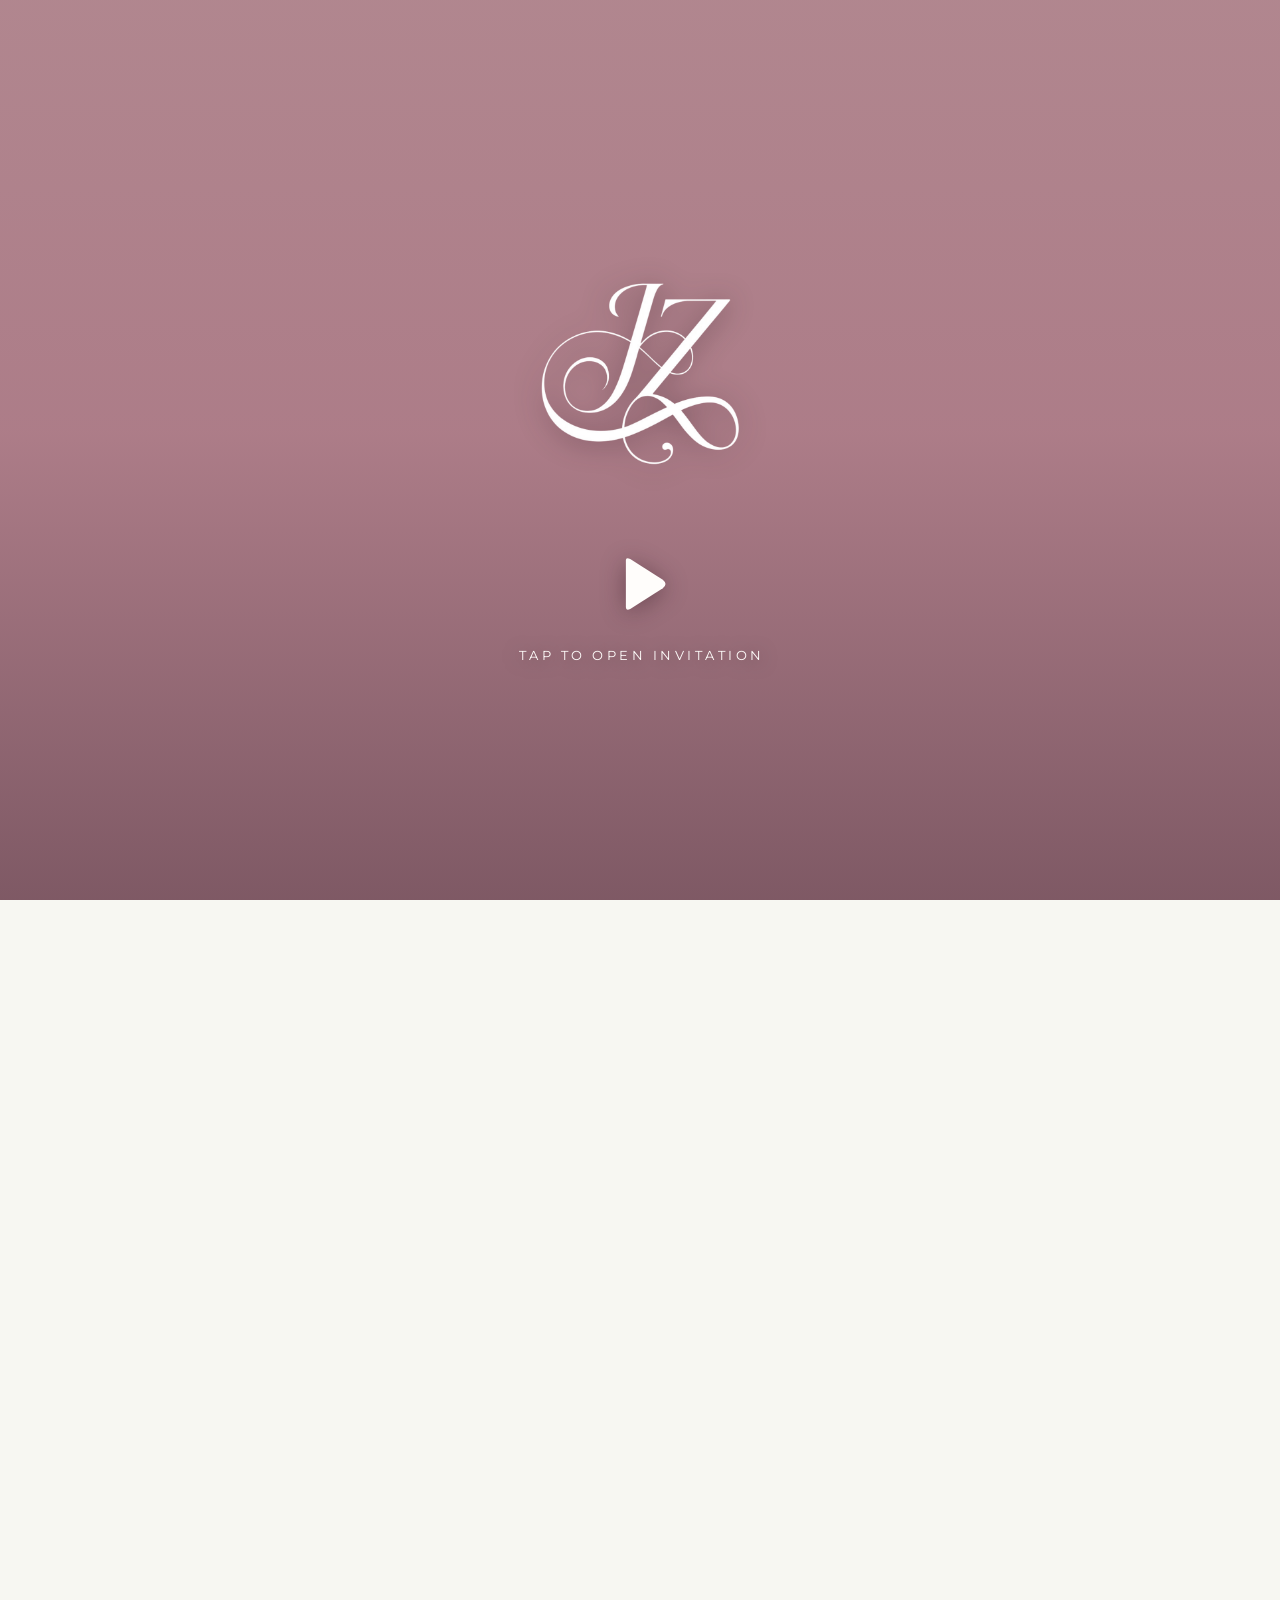
==== commit 78fc2192: "Add files via upload" ====
--- a/index.html
+++ b/index.html
@@ -345,27 +345,27 @@
     </div>
     <div class="polaroid-gallery" aria-label="Six floating photo frames of Jayson and Zenia">
       <figure class="polaroid polaroid--1">
-        <img src="./images/our-photo-01.webp" width="610" height="650" loading="lazy" alt="Jayson and Zenia smiling together" />
+        <img src="./images/our-photo-01.webp" width="600" height="900" loading="lazy" alt="Jayson and Zenia smiling together" />
         <figcaption>just us ♡</figcaption>
       </figure>
       <figure class="polaroid polaroid--2">
-        <img src="./images/our-photo-02.webp" width="610" height="650" loading="lazy" alt="Jayson and Zenia overlooking the city" />
+        <img src="./images/our-photo-02.webp" width="600" height="900" loading="lazy" alt="Jayson and Zenia overlooking the city" />
         <figcaption>side by side</figcaption>
       </figure>
       <figure class="polaroid polaroid--3">
-        <img src="./images/our-photo-03.webp" width="610" height="650" loading="lazy" alt="Jayson and Zenia exploring a fairytale castle" />
+        <img src="./images/our-photo-03.webp" width="600" height="900" loading="lazy" alt="Jayson and Zenia exploring a fairytale castle" />
         <figcaption>our adventures</figcaption>
       </figure>
       <figure class="polaroid polaroid--4">
-        <img src="./images/our-photo-04.webp" width="610" height="650" loading="lazy" alt="A cheerful selfie of Jayson and Zenia" />
+        <img src="./images/our-photo-04.webp" width="600" height="900" loading="lazy" alt="A cheerful selfie of Jayson and Zenia" />
         <figcaption>everyday magic</figcaption>
       </figure>
       <figure class="polaroid polaroid--5">
-        <img src="./images/our-photo-05.webp" width="610" height="650" loading="lazy" alt="Jayson and Zenia making another happy memory" />
+        <img src="./images/our-photo-05.webp" width="600" height="900" loading="lazy" alt="Jayson and Zenia making another happy memory" />
         <figcaption>with you always</figcaption>
       </figure>
       <figure class="polaroid polaroid--6">
-        <img src="./images/our-photo-06.webp" width="610" height="650" loading="lazy" alt="Placeholder for one more favorite photo" />
+        <img src="./images/our-photo-06.webp" width="600" height="900" loading="lazy" alt="Placeholder for one more favorite photo" />
         <figcaption>to be continued...</figcaption>
       </figure>
     </div>
--- a/style.css
+++ b/style.css
@@ -1202,7 +1202,8 @@
 .polaroid img {
   display: block;
   width: 100%;
-  aspect-ratio: 1 / 1.08;
+  /* Tall, portrait-style photo window on desktop and mobile. */
+  aspect-ratio: 2 / 3;
   object-fit: cover;
   background: #eee6e4;
 }
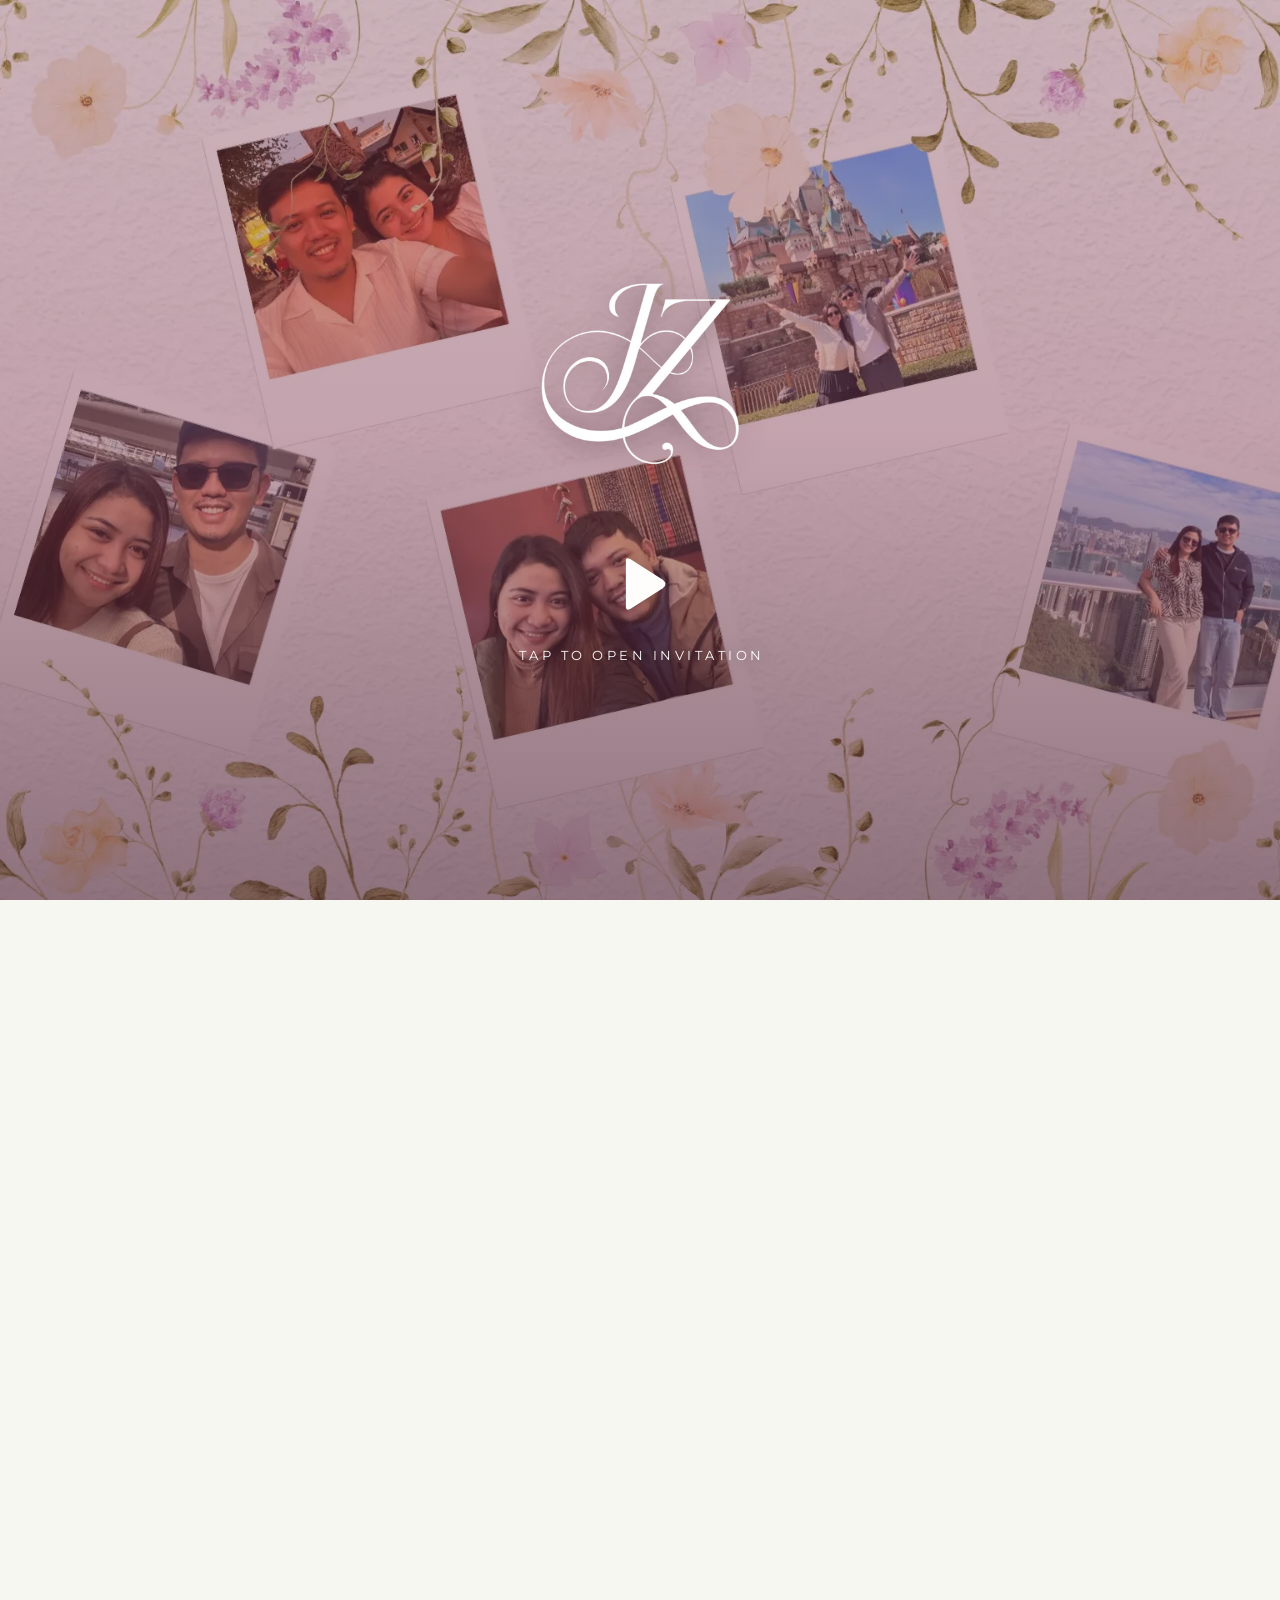
==== commit ee34a2f6: "Add files via upload" ====
--- a/index.html
+++ b/index.html
@@ -345,27 +345,39 @@
     </div>
     <div class="polaroid-gallery" aria-label="Six floating photo frames of Jayson and Zenia">
       <figure class="polaroid polaroid--1">
-        <img src="./images/our-photo-01.webp" width="600" height="900" loading="lazy" alt="Jayson and Zenia smiling together" />
+        <div class="polaroid-photo">
+          <img src="./images/our-photo-01.webp" width="600" height="600" loading="lazy" alt="Jayson and Zenia smiling together" />
+        </div>
         <figcaption>just us ♡</figcaption>
       </figure>
       <figure class="polaroid polaroid--2">
-        <img src="./images/our-photo-02.webp" width="600" height="900" loading="lazy" alt="Jayson and Zenia overlooking the city" />
+        <div class="polaroid-photo">
+          <img src="./images/our-photo-02.webp" width="600" height="600" loading="lazy" alt="Jayson and Zenia overlooking the city" />
+        </div>
         <figcaption>side by side</figcaption>
       </figure>
       <figure class="polaroid polaroid--3">
-        <img src="./images/our-photo-03.webp" width="600" height="900" loading="lazy" alt="Jayson and Zenia exploring a fairytale castle" />
+        <div class="polaroid-photo">
+          <img src="./images/our-photo-03.webp" width="600" height="600" loading="lazy" alt="Jayson and Zenia exploring a fairytale castle" />
+        </div>
         <figcaption>our adventures</figcaption>
       </figure>
       <figure class="polaroid polaroid--4">
-        <img src="./images/our-photo-04.webp" width="600" height="900" loading="lazy" alt="A cheerful selfie of Jayson and Zenia" />
+        <div class="polaroid-photo">
+          <img src="./images/our-photo-04.webp" width="600" height="600" loading="lazy" alt="A cheerful selfie of Jayson and Zenia" />
+        </div>
         <figcaption>everyday magic</figcaption>
       </figure>
       <figure class="polaroid polaroid--5">
-        <img src="./images/our-photo-05.webp" width="600" height="900" loading="lazy" alt="Jayson and Zenia making another happy memory" />
+        <div class="polaroid-photo">
+          <img src="./images/our-photo-05.webp" width="600" height="600" loading="lazy" alt="Jayson and Zenia making another happy memory" />
+        </div>
         <figcaption>with you always</figcaption>
       </figure>
       <figure class="polaroid polaroid--6">
-        <img src="./images/our-photo-06.webp" width="600" height="900" loading="lazy" alt="Placeholder for one more favorite photo" />
+        <div class="polaroid-photo">
+          <img src="./images/our-photo-06.webp" width="600" height="600" loading="lazy" alt="Placeholder for one more favorite photo" />
+        </div>
         <figcaption>to be continued...</figcaption>
       </figure>
     </div>
--- a/style.css
+++ b/style.css
@@ -1192,6 +1192,11 @@
   min-width: 0;
   margin: 0;
   padding: clamp(9px, 1.1vw, 13px) clamp(9px, 1.1vw, 13px) 0;
+  /* Make the entire Polaroid square, including its white caption margin. */
+  aspect-ratio: 1 / 1;
+  display: grid;
+  grid-template-rows: minmax(0, 1fr) auto;
+  justify-items: center;
   background: #fffefd;
   border: 1px solid rgba(212, 200, 193, .75);
   box-shadow: 0 15px 31px rgba(74, 62, 57, .14), 0 4px 8px rgba(74, 62, 57, .08);
@@ -1199,15 +1204,26 @@
   animation: float-polaroid 6.4s ease-in-out var(--polaroid-delay) infinite;
   will-change: transform;
 }
-.polaroid img {
+/* The square window controls the frame geometry, independent of the
+    uploaded file's dimensions or its HTML image attributes. */
+.polaroid-photo {
+  display: block;
+  width: auto;
+  max-width: 100%;
+  height: 100%;
+  aspect-ratio: 1 / 1;
+  overflow: hidden;
+  background: #eee6e4;
+}
+.polaroid-photo img {
   display: block;
   width: 100%;
-  /* Tall, portrait-style photo window on desktop and mobile. */
-  aspect-ratio: 2 / 3;
+  height: 100%;
   object-fit: cover;
-  background: #eee6e4;
+  object-position: center;
 }
 .polaroid figcaption {
+  width: 100%;
   min-height: clamp(39px, 5vw, 54px);
   display: grid;
   place-items: center;
@@ -1223,6 +1239,11 @@
 .polaroid--4 { --polaroid-angle: 5deg; --polaroid-offset: 17px; --polaroid-delay: -1.9s; }
 .polaroid--5 { --polaroid-angle: -4deg; --polaroid-offset: -11px; --polaroid-delay: -3.1s; }
 .polaroid--6 { --polaroid-angle: 6deg; --polaroid-offset: 13px; --polaroid-delay: -5.2s; }
+/* Keep the longer last caption inside its square frame on narrow phones. */
+.polaroid--6 figcaption {
+  font-size: clamp(11px, 3vw, 25px);
+  white-space: nowrap;
+}
 @keyframes float-polaroid {
   0%, 100% { transform: translateY(var(--polaroid-offset)) rotate(var(--polaroid-angle)); }
   50% { transform: translateY(calc(var(--polaroid-offset) - 12px)) rotate(calc(var(--polaroid-angle) + 1.3deg)); }
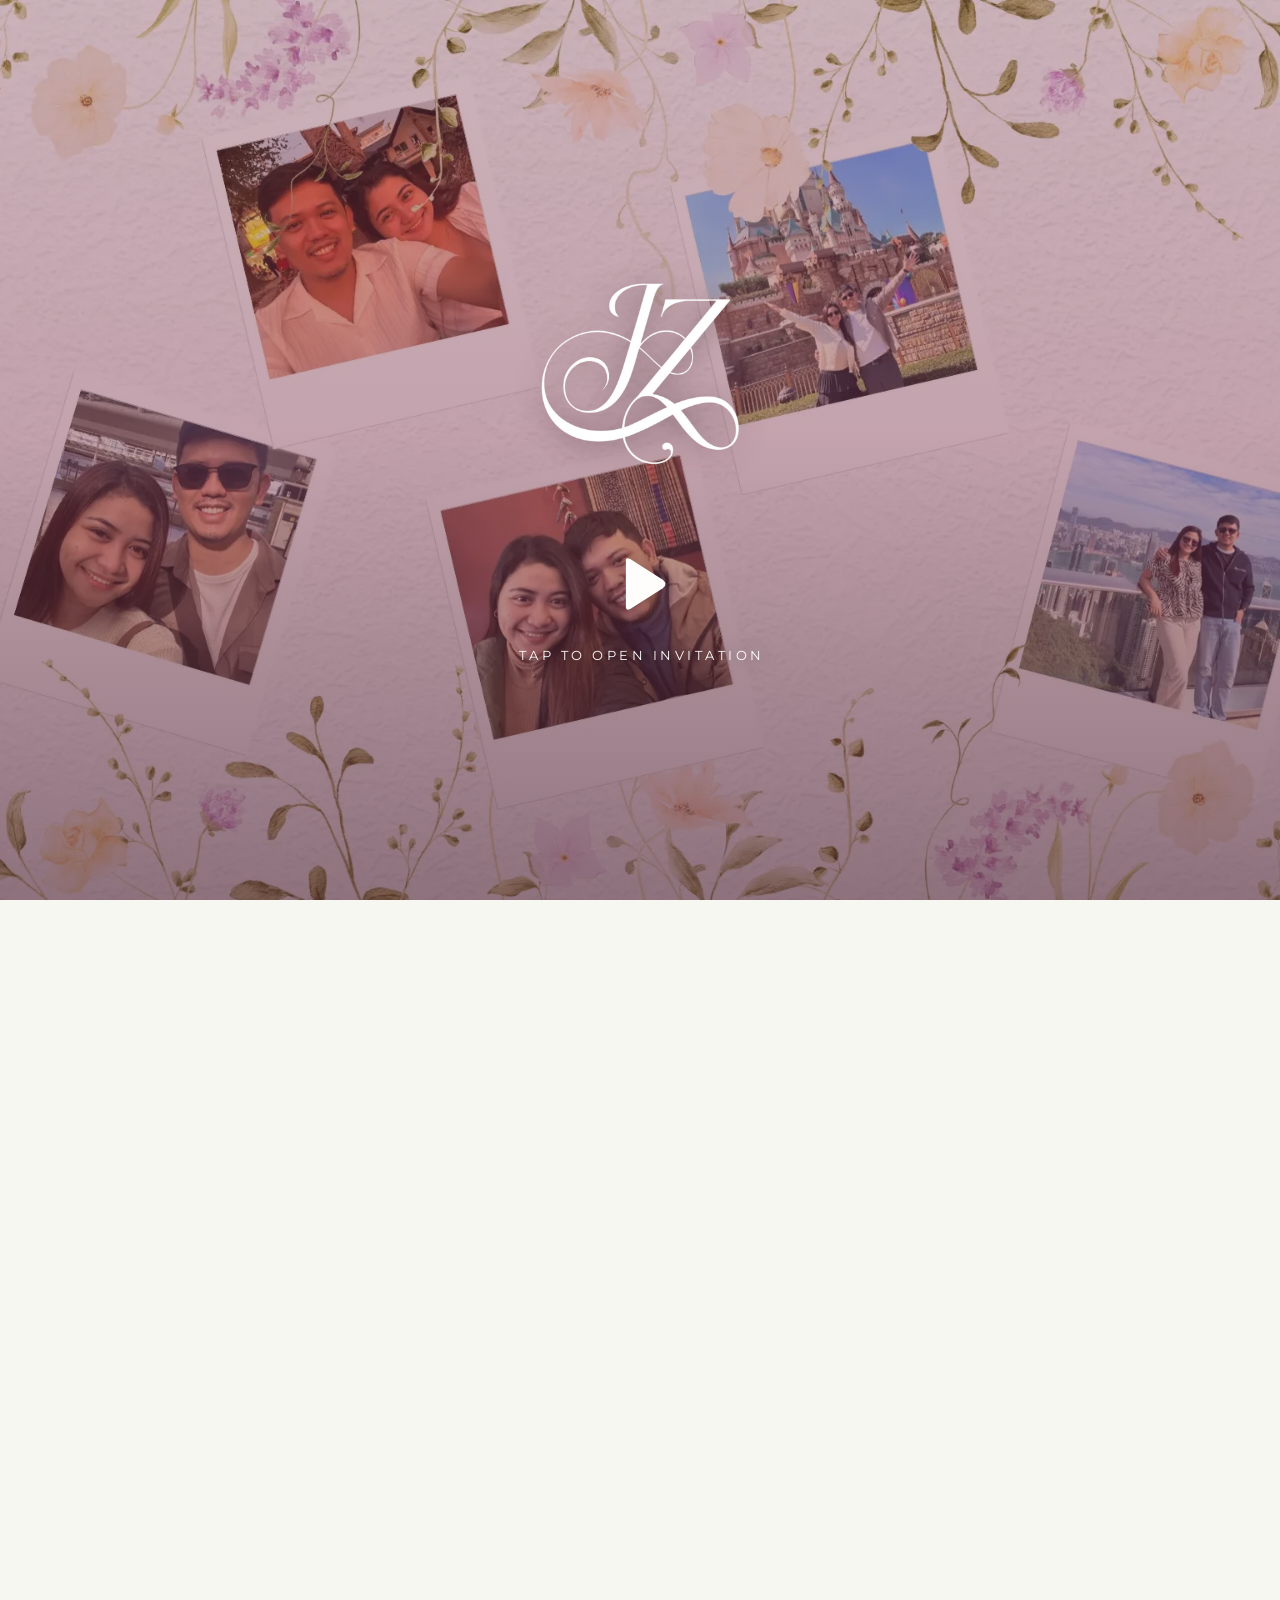
==== commit c7f852ae: "Add files via upload" ====
--- a/index.html
+++ b/index.html
@@ -12,7 +12,7 @@
 <link href="https://fonts.googleapis.com" rel="preconnect"/>
 <link crossorigin="" href="https://fonts.gstatic.com" rel="preconnect"/>
 <link href="https://fonts.googleapis.com/css2?family=Allura&amp;family=DM+Sans:wght@400;500;600;700&amp;family=Montserrat:wght@300;400&amp;family=Playfair+Display:ital,wght@0,400;0,500;0,600;1,400;1,500&amp;display=swap" rel="stylesheet"/>
-<link href="style.css?v=20261125-photos-music" rel="stylesheet"/>
+<link href="style.css?v=20261126-sponsors" rel="stylesheet"/>
 <noscript><style>
   .invitation-gate { display: none !important; }
   html.invitation-locked { overflow: auto !important; }
@@ -561,30 +561,30 @@
 </div>
 </div>
 </div>
-<!-- Principal sponsors: preserve the two-column layout of the reference. -->
+<!-- Principal sponsors: names and titles in the order of the invitation reference. -->
 <div class="party-group party-group--sponsors">
 <h3 class="party-script">Principal Sponsors</h3>
 <div class="party-pair party-pair--sponsors">
 <div class="party-column">
 <ul class="party-names">
-<li>Leah Abegail Cabaddu</li>
-<li>Zenaida Fernandez</li>
-<li>Rhoda Valencia</li>
-<li>Mary Jane De Guzman</li>
-<li>Sheila Torres</li>
-<li>Zenia Rachelle Bacung</li>
-<li>Mary Lyn Ramos</li>
-<li>Christie Castaneda</li>
+<li>Mrs. Zenaida Fernandez</li>
+<li>Mrs. Rhoda Valencia</li>
+<li>Mrs. Mary Jane De Guzman</li>
+<li>Mrs. Sheila Torres</li>
+<li>Mrs. Zenia Rachelle Bacung</li>
+<li>Mrs. Mary Lyn Ramos</li>
+<li>Ms. Christie Castaneda</li>
+<li>Mrs. Leah Abegail Cabaddu</li>
 </ul>
 </div>
 <div class="party-column">
 <ul class="party-names">
-<li>Benjie Almendares Laureano</li>
-<li>Joseph Aries Manzon</li>
-<li>Jesus Manzon</li>
-<li>Nathaniel Balanon</li>
-<li>Janer Navarette</li>
-<li>Edison Galvan</li>
+<li>Mr. Benjie Laureano</li>
+<li>Mr. Joseph Aries Manzon</li>
+<li>Mr. Engr. Jesus Manzon</li>
+<li>Mr. Nathaniel Balanon</li>
+<li>Mr. Janer Navarette</li>
+<li>Mr. Engr. Edison Galvan</li>
 </ul>
 </div>
 </div>
--- a/style.css
+++ b/style.css
@@ -537,26 +537,37 @@
   text-shadow: 0 1px 2px rgba(255,255,255,.92), 0 0 12px rgba(255,255,255,.5);
 }
 .party-group--sponsors > .party-script { margin-bottom: 19px; }
-/* Sponsors mirror the provided reference: two columns, center line, no wrapped names. */
+/* Principal sponsors — two aligned serif columns with a center divider.
+   Use the existing Playfair Display font; allow natural wrapping only when needed. */
 .party-pair--sponsors {
   position: relative;
-  grid-template-columns: minmax(0, 1fr) minmax(0, 1.15fr);
-  column-gap: clamp(24px, 4vw, 58px);
-}
-.party-pair--sponsors .party-column:first-child { text-align: right; }
-.party-pair--sponsors .party-column:last-child { text-align: left; }
-.party-pair--sponsors .party-names { font-size: clamp(12px, 1.22vw, 16px); }
-.party-pair--sponsors .party-names li { white-space: nowrap; text-wrap: nowrap; }
+  grid-template-columns: minmax(0, 1.12fr) 1px minmax(0, 1fr);
+  column-gap: clamp(18px, 3vw, 42px);
+}
+.party-pair--sponsors .party-column:first-child { grid-column: 1; grid-row: 1; text-align: right; }
+.party-pair--sponsors .party-column:last-child { grid-column: 3; grid-row: 1; text-align: left; }
+.party-pair--sponsors .party-names {
+  font: 400 clamp(18px, 1.85vw, 24px)/1.5 var(--serif);
+  letter-spacing: 0;
+  color: #535353;
+}
+.party-pair--sponsors .party-names li {
+  margin-bottom: 4px;
+  white-space: normal;
+  text-wrap: wrap;
+  overflow-wrap: normal;
+}
+.party-pair--sponsors .party-names li:last-child { margin-bottom: 0; }
 .party-pair--sponsors::before {
-  position: absolute;
-  top: 3px;
-  bottom: 3px;
-  left: calc(46.51% - 1px);
+  grid-column: 2;
+  grid-row: 1;
+  align-self: stretch;
   width: 1px;
+  margin-block: 4px;
   background: rgba(69,61,51,.56);
   content: "";
-  transform: translateX(-50%);
-}
+}
+
 .party-symbols {
   display: grid;
   grid-template-columns: repeat(3, minmax(0, 1fr));
@@ -580,7 +591,8 @@
   .party-group--honor { padding-bottom: 14px; }
   .party-group--little { padding-top: 15px; padding-bottom: 0; }
   .party-pair { column-gap: clamp(13px, 3vw, 26px); }
-  .party-pair--sponsors { column-gap: clamp(18px, 3.5vw, 30px); }
+  .party-pair--sponsors { column-gap: clamp(12px, 2.5vw, 24px); }
+  .party-pair--sponsors .party-names { font-size: clamp(15px, 2.5vw, 20px); }
   .party-script { font-size: clamp(27px, 5vw, 35px); line-height: 1.14; }
   .party-names { font-size: clamp(12.5px, 2.15vw, 14px); line-height: 1.65; }
   .party-symbols .party-script { font-size: clamp(24px, 3.6vw, 32px); }
@@ -595,11 +607,14 @@
   .party-group--honor .party-script { font-size: clamp(23px, 6.2vw, 30px); }
   .party-section .section-description { max-width: 280px; }
   .party-section .section-heading { font-size: clamp(44px, 10vw, 55px); }
-  .party-pair--sponsors { column-gap: clamp(12px, 3vw, 19px); }
-  .party-pair--sponsors .party-names { font-size: clamp(9.5px, 2.68vw, 12.6px); letter-spacing: -.025em; line-height: 1.85; }
+  .party-pair--sponsors {
+    width: min(100%, calc(100vw - 52px));
+    margin-inline: auto;
+    column-gap: clamp(7px, 1.8vw, 11px);
+  }
+  .party-pair--sponsors .party-names { font-size: clamp(12px, 3.05vw, 15px); line-height: 1.55; }
   .party-group--parents .party-script { font-size: clamp(24px, 6.3vw, 31px); }
   .party-section > .container { width: calc(100% - 30px); }
-  .party-pair--sponsors { margin-inline: 2px; }
   .party-pair--children { row-gap: 26px; }
 }
 @media (max-width: 380px) {
@@ -607,7 +622,6 @@
   .party-script { font-size: 26px; }
   .party-names { font-size: 12.5px; }
   .party-pair { column-gap: 12px; }
-  .party-pair--sponsors { column-gap: 12px; }
   .party-symbols .party-script { font-size: 28px; }
 }
 
@@ -1052,7 +1066,6 @@
 @media (max-width: 600px) {
   .section-heading { font-size: clamp(43px, 10vw, 56px); line-height: 1.12; }
   .countdown-inner .section-heading { font-size: clamp(42px, 9.8vw, 54px); }
-  .party-pair--sponsors::before { left: calc(46.51% - 1px); }
 }
 
 
